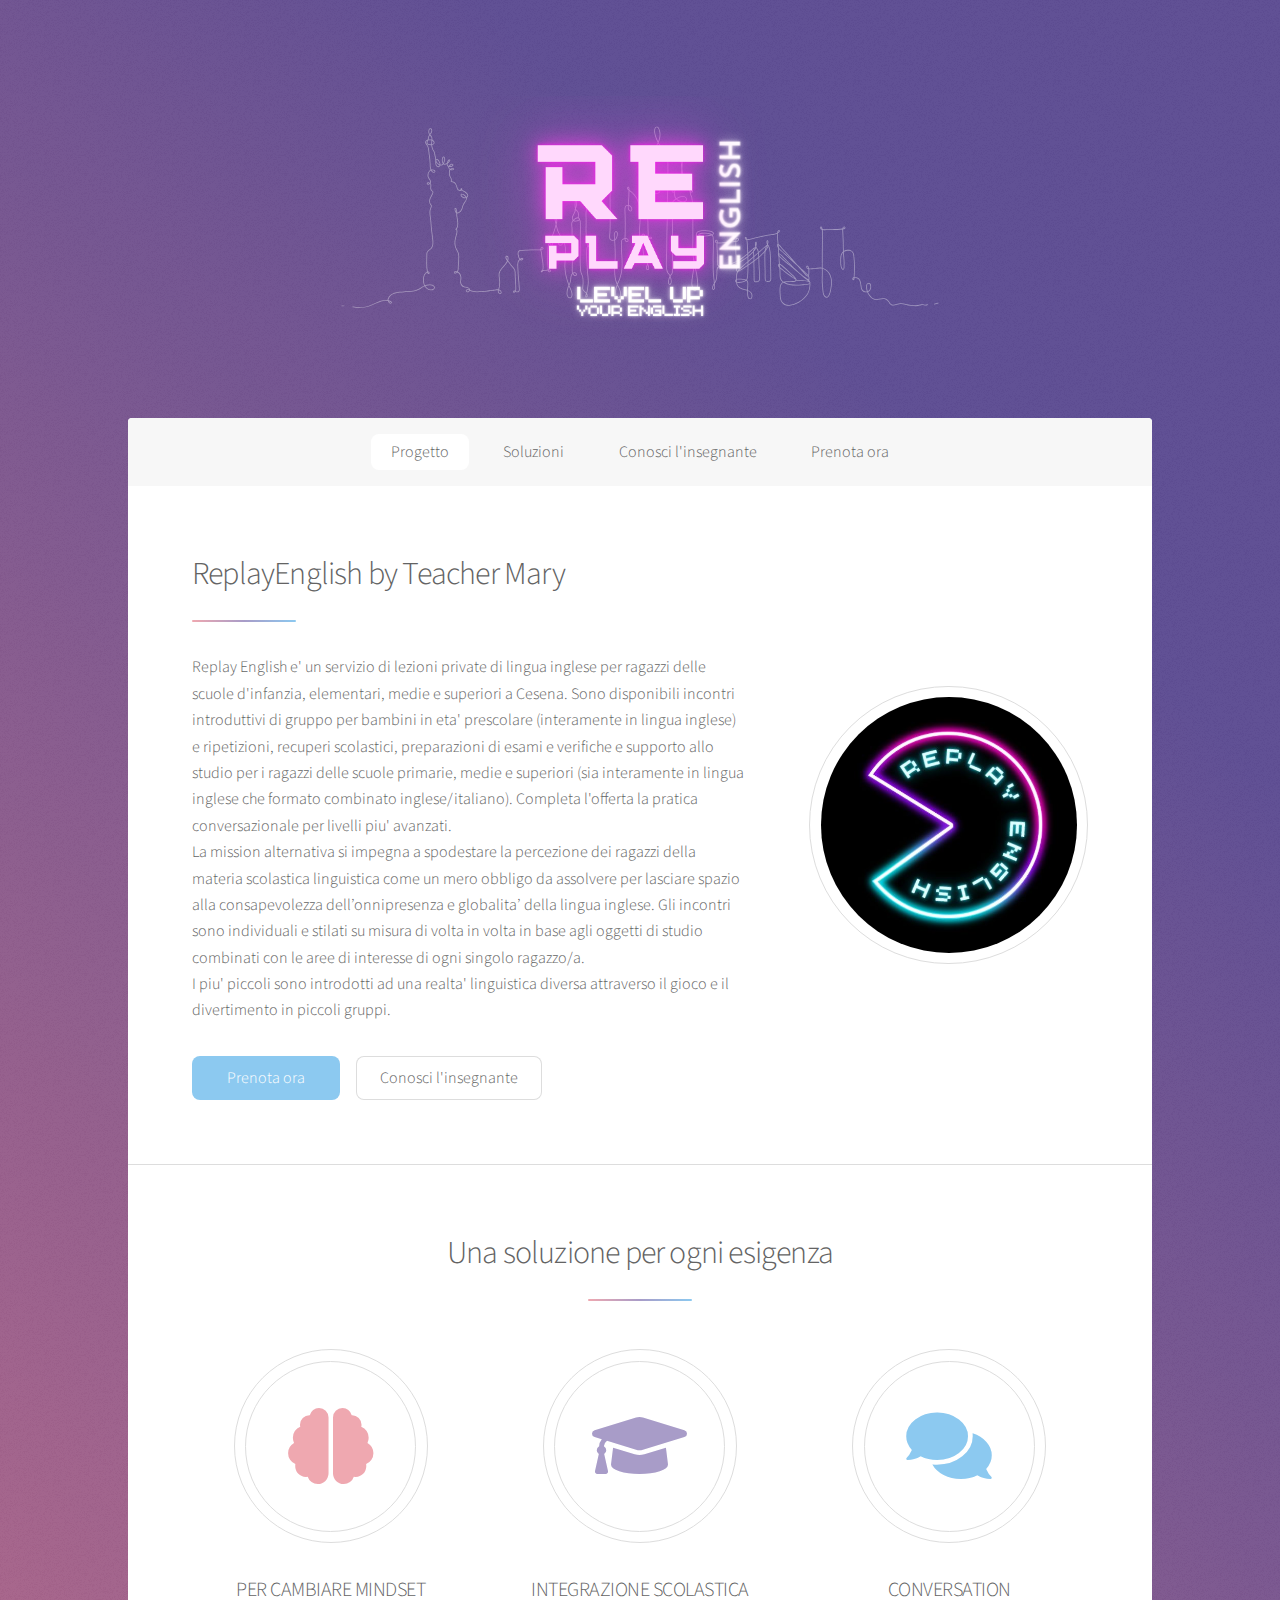
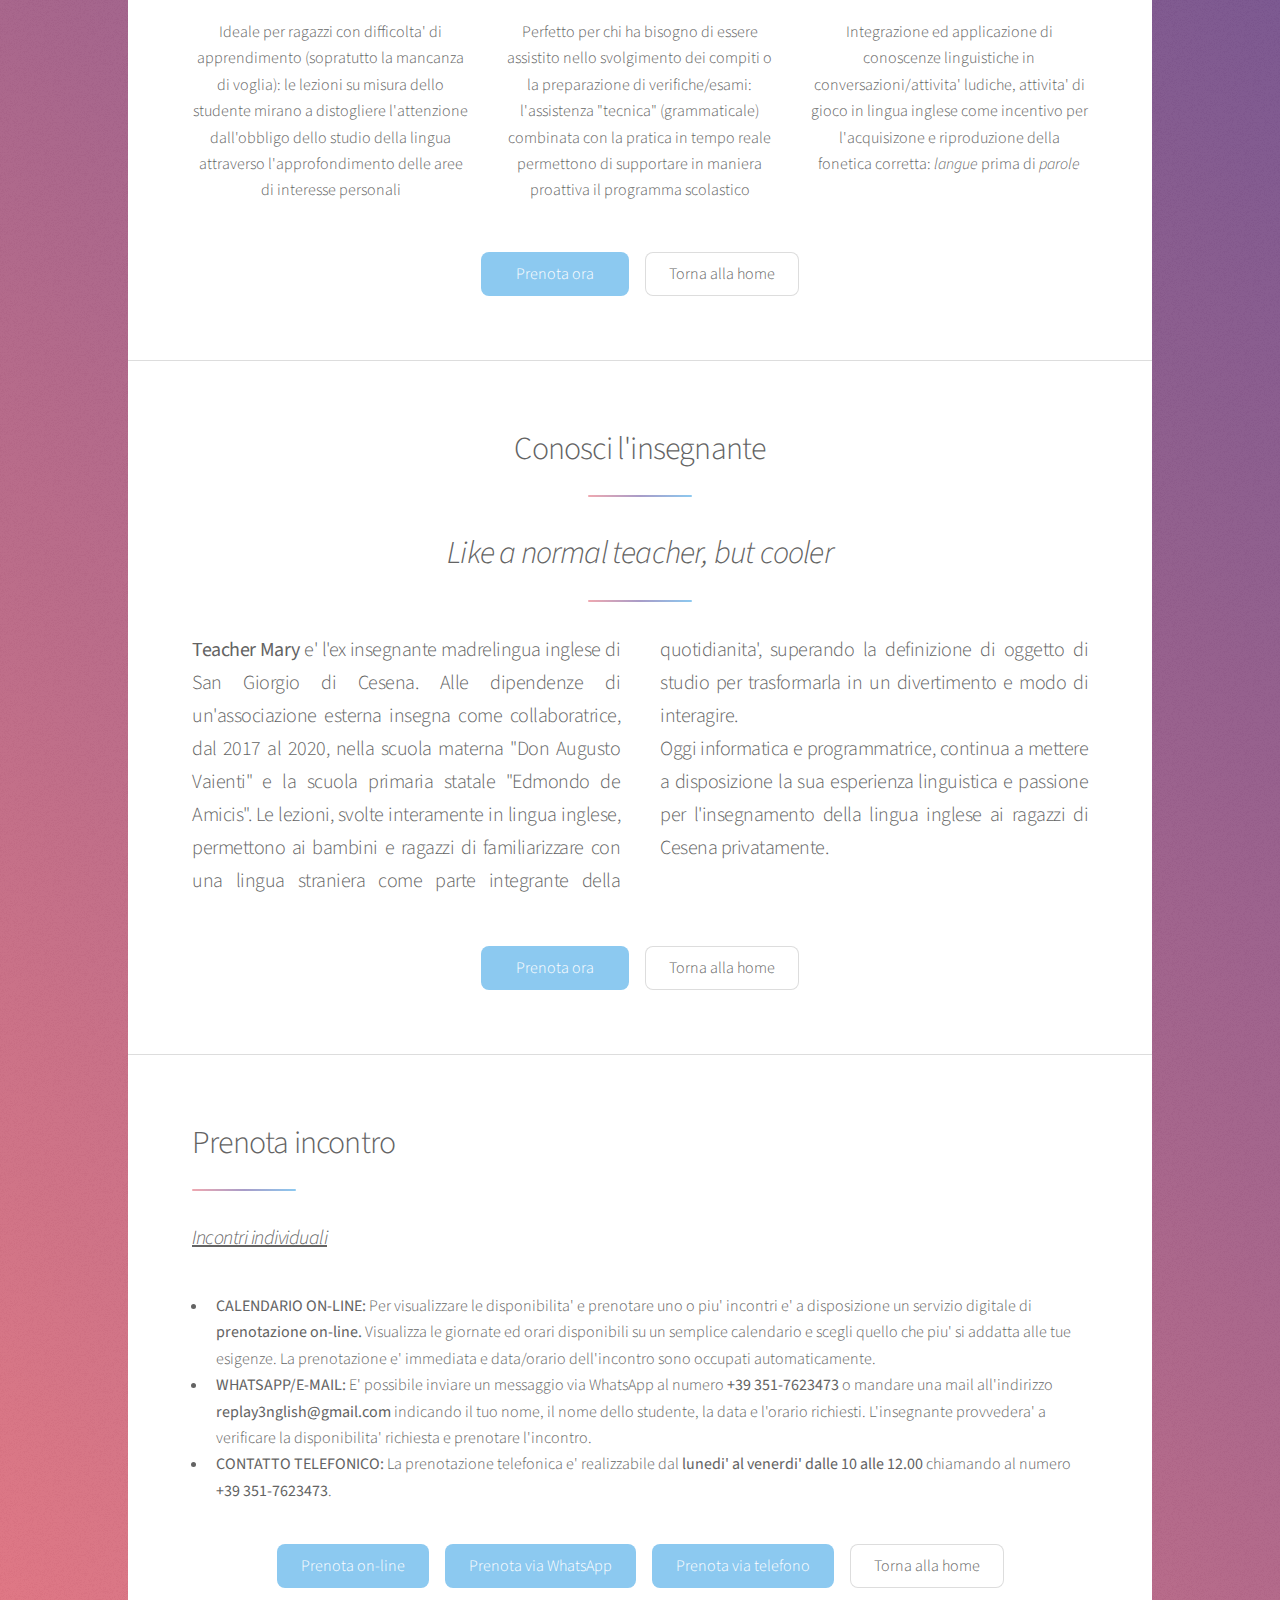
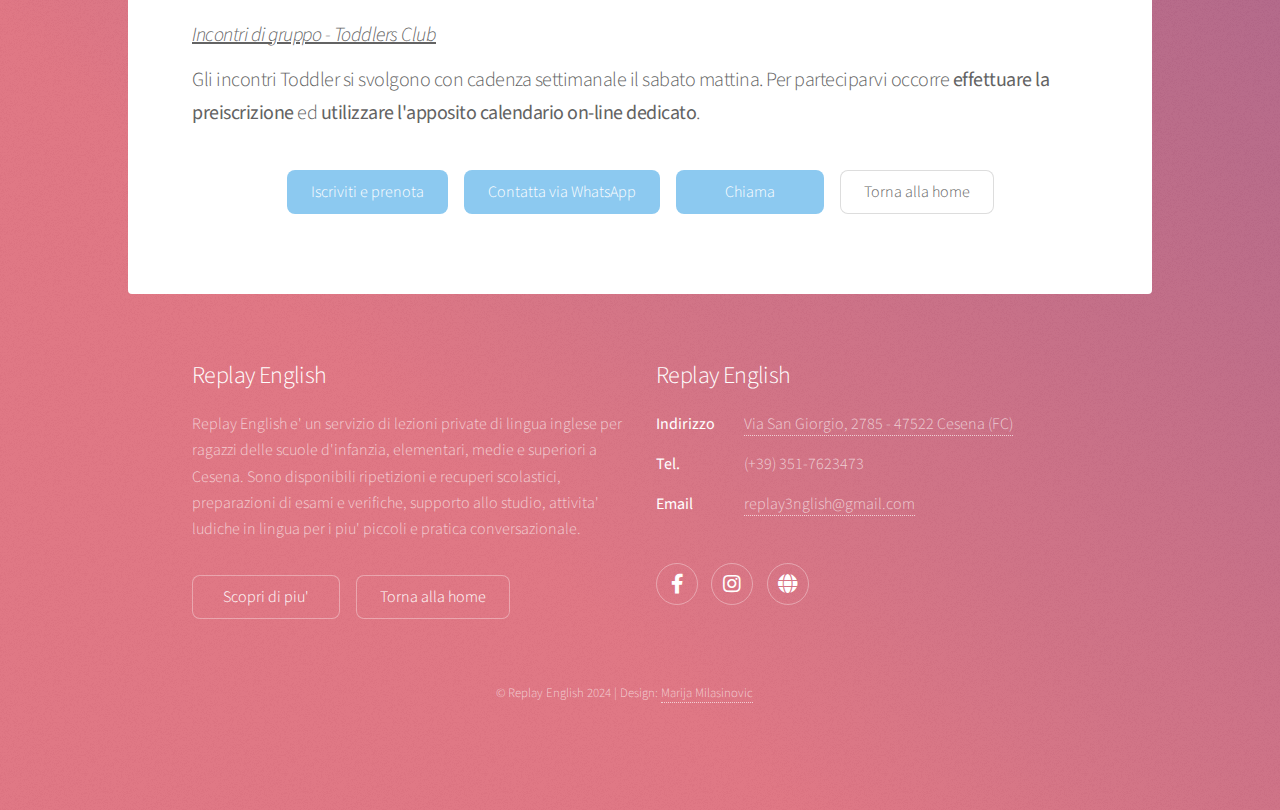
==== index.html @ f70276ae "Update index.html" ====
<!DOCTYPE HTML>
<html>
	<head>
		<title>Replay English</title>
		<meta charset="utf-8" />
		<meta name="viewport" content="width=device-width, initial-scale=1, user-scalable=no" />
		<link rel="stylesheet" href="assets/css/main.css" />
		<noscript><link rel="stylesheet" href="assets/css/noscript.css" /></noscript>
	</head>
	<body class="is-preload">

		<!-- Wrapper -->
			<div id="wrapper">

				<!-- Header -->
					<header id="header" class="alt">
						<span class="logo"><a href="https://replayenglish.github.io/"><img src="images/logo.svg" alt="" /></a></span>
					</header>

				<!-- Nav -->
					<nav id="nav">
						<ul>
							<li><a href="#home" class="active">Progetto</a></li>
							<li><a href="#soluzioni">Soluzioni</a></li>
							<li><a href="#informazioni">Conosci l'insegnante</a></li>
							<li><a href="#prenotazioni">Prenota ora</a></li>
						</ul>
					</nav>

				<!-- Main -->
					<div id="main">

						<!-- Introduction -->
							<section id="home" class="main">
								<div class="spotlight">
									<div class="content">
										<header class="major">
											<h2>ReplayEnglish by Teacher Mary</h2>
										</header>
										<p>Replay English e' un servizio di lezioni private di lingua inglese per ragazzi delle scuole d'infanzia, elementari, medie e superiori a Cesena. 
											Sono disponibili incontri introduttivi di gruppo per bambini in eta' prescolare (interamente in lingua inglese) e ripetizioni, recuperi scolastici, preparazioni di esami e verifiche e supporto allo studio per i ragazzi delle scuole primarie, medie e superiori (sia interamente in lingua inglese che formato combinato inglese/italiano).
											Completa l'offerta la pratica conversazionale per livelli piu' avanzati.
											<br>La mission alternativa si impegna a spodestare la percezione dei ragazzi della materia scolastica linguistica come un mero obbligo da assolvere per lasciare spazio alla consapevolezza dell’onnipresenza e globalita’ della lingua inglese.
											Gli incontri sono individuali e stilati su misura di volta in volta in base agli oggetti di studio combinati con le aree di interesse di ogni singolo ragazzo/a. 
										<br>I piu' piccoli sono introdotti ad una realta' linguistica diversa attraverso il gioco e il divertimento in piccoli gruppi.
</p>
										<ul class="actions">
											<li><a href="#prenotazioni" class="button primary">Prenota ora</a></li>
											<li><a href="#informazioni" class="button">Conosci l'insegnante</a></li>
										</ul>
									</div>
									<span class="image"><img src="images/teacher.jpg" alt="" /></span>
								</div>
							</section>

						<!-- First Section -->
							<section id="soluzioni" class="main special">
								<header class="major">
									<h2>Una soluzione per ogni esigenza</h2>
								</header>
								<ul class="features">
									<li>
										<span class="icon solid major style1 fa-brain"></span>
										<h3>PER CAMBIARE MINDSET</h3>
										<p>Ideale per ragazzi con difficolta' di apprendimento (sopratutto la mancanza di voglia): le lezioni su misura
										dello studente mirano a distogliere l'attenzione dall'obbligo dello studio della lingua attraverso l'approfondimento delle
										aree di interesse personali</p>
									</li>
									<li>
										<span class="icon solid major style3 fa-graduation-cap"></span>
										<h3>INTEGRAZIONE SCOLASTICA</h3>
										<p>Perfetto per chi ha bisogno di essere assistito nello svolgimento dei compiti o la preparazione di verifiche/esami:
										l'assistenza "tecnica" (grammaticale) combinata con la pratica in tempo reale permettono di supportare in maniera proattiva
										il programma scolastico
										</p>
									</li>
									<li>
										<span class="icon solid major style5 fa-comments"></span>
										<h3>CONVERSATION</h3>
										<p>Integrazione ed applicazione di conoscenze linguistiche in conversazioni/attivita' ludiche, attivita' di gioco
										in lingua inglese come incentivo per l'acquisizone e riproduzione della fonetica corretta: <i>langue</i> prima di <i>parole</i></p>
									</li>
								</ul>
								<footer class="major">
									<ul class="actions special">
										<li><a href="#prenotazioni" class="button primary">Prenota ora</a></li>
										<li><a href="#home" class="button">Torna alla home</a></li>
									</ul>
								</footer>
							</section>

						<!-- Second Section -->
							<section id="informazioni" class="main special">
								<header class="major">
								<h2>Conosci l'insegnante</h2>
									<h2><i>Like a normal teacher, but cooler</i></h2>
								<p class="content"><strong>Teacher Mary</strong> e' l'ex insegnante madrelingua inglese di San Giorgio di Cesena. Alle dipendenze di 
									un'associazione esterna insegna come collaboratrice, dal 2017 al 2020, nella scuola materna "Don Augusto Vaienti" e la scuola primaria statale "Edmondo de Amicis". 
									Le lezioni, svolte interamente in lingua inglese, permettono ai bambini e ragazzi di familiarizzare con una lingua straniera come parte integrante 
									della quotidianita', superando la definizione di oggetto di studio per trasformarla in un divertimento e modo di interagire. <br>
									Oggi informatica e programmatrice, continua a mettere a disposizione la sua esperienza linguistica e passione per l'insegnamento della lingua inglese ai ragazzi di Cesena privatamente.</p>
								</header>
									<footer class="major">
									<ul class="actions special">
										<li><a href="#prenotazioni" class="button primary">Prenota ora</a></li>
										<li><a href="#home" class="button">Torna alla home</a></li>
									</ul>
								</footer>
							</section>

						<!-- Get Started -->
							<section id="prenotazioni" class="main">
								<header class="major">
									<h2>Prenota incontro</h2>
									<h3><i><u>Incontri individuali</u></i></h3>									

									<p>
												<ul>
													<li><strong>CALENDARIO ON-LINE: </strong>Per visualizzare le disponibilita' e prenotare uno o piu' incontri e' a disposizione un servizio digitale di <strong>prenotazione
														on-line.</strong> Visualizza le giornate ed orari disponibili su un semplice calendario e scegli quello che piu' si addatta alle tue esigenze. La prenotazione e' immediata
													e data/orario dell'incontro sono occupati automaticamente.</li>
													<li><strong>WHATSAPP/E-MAIL: </strong>E' possibile inviare un messaggio via WhatsApp al numero <strong>+39 351-7623473</strong> o mandare una mail all'indirizzo <strong>replay3nglish@gmail.com</strong>
														indicando il tuo nome, il nome dello studente, la data e l'orario richiesti.
													L'insegnante provvedera' a verificare la disponibilita' richiesta e prenotare l'incontro.</li>
													<li><strong>CONTATTO TELEFONICO: </strong> La prenotazione telefonica e' realizzabile dal <strong>lunedi' al venerdi' dalle 10 alle 12.00</strong> chiamando al numero <strong>+39 351-7623473</strong>. </li>
												</ul></p>
								<ul class="actions special">
										<li><a href="prenotazioni.html" class="button primary">Prenota on-line</a></li>
										<li><a href="https://wa.me/+393517623473" target="_blank" class="button primary">Prenota via WhatsApp</a></li>
										<li><a href="tel:+393517623473" class="button primary">Prenota via telefono</a></li>
										<li><a href="#home" class="button">Torna alla home</a></li>
									</ul>
									<h3><i><u>Incontri di gruppo - Toddlers Club</u></i></h3>
									<p>Gli incontri Toddler si svolgono con cadenza settimanale il sabato mattina. Per parteciparvi occorre <b>effettuare la preiscrizione</b> ed <b>utilizzare l'apposito calendario
									on-line dedicato</b>.</p>
									<ul class="actions special">
										<li><a href="preiscrizionitoddler.html" class="button primary">Iscriviti e prenota</a></li>
										<li><a href="https://wa.me/+393517623473" target="_blank" class="button primary">Contatta via WhatsApp</a></li>
										<li><a href="tel:+393517623473" class="button primary">Chiama</a></li>
										<li><a href="#home" class="button">Torna alla home</a></li>
									</ul>
									
								</header>
								
							</section>

					</div>

				<!-- Footer -->
					<footer id="footer">
						<section>
							<h2>Replay English</h2>
							<p>Replay English e' un servizio di lezioni private di lingua inglese per ragazzi delle scuole d'infanzia, elementari, medie e superiori a Cesena.
								Sono disponibili ripetizioni e recuperi scolastici, preparazioni di esami e verifiche, supporto allo studio, attivita' ludiche in lingua per i piu' piccoli e pratica conversazionale.
							</p>
							<ul class="actions">
								<li><a href="index.html#home" class="button">Scopri di piu'</a></li>
								<li><a href="#home" class="button">Torna alla home</a></li>
							</ul>
						</section>
						<section>
							<h2>Replay English</h2>
							<dl class="alt">
								<dt>Indirizzo</dt>
								<dd><a href="https://www.google.it/maps/place/Via+S.+Giorgio,+2785,+47522+San+Giorgio+FC/@44.1940428,12.2752603,17z/data=!3m1!4b1!4m6!3m5!1s0x132cb073330c1fb7:0xeb77a3c7a02a68ee!8m2!3d44.194039!4d12.2778352!16s%2Fg%2F11c5m42v3g?entry=ttu&g_ep=EgoyMDI0MTAwMi4xIKXMDSoASAFQAw%3D%3D"  target="_blank">Via San Giorgio, 2785 - 47522 Cesena (FC)</a></dd>
								<dt>Tel.</dt>
								<dd>(+39) 351-7623473</dd>
								<dt>Email</dt>
								<dd><a href="mailto:replay3nglish@gmail.com">replay3nglish@gmail.com</a></dd>
							</dl>
							<ul class="icons">
								<li><a href="https://www.facebook.com/replay3nglish/" class="icon brands fa-facebook-f alt" target="_blank"><span class="label">Facebook</span></a></li>
								<li><a href="https://www.instagram.com/replay3nglish/" class="icon brands fa-instagram alt" target="_blank"><span class="label">Instagram</span></a></li>
								<li><a href="https://replayenglish.github.io/" class="icon solid fa-globe alt"><span class="label" target="_blank">Website</span></a></li>
							</ul>
						</section>
						<p class="copyright">&copy; Replay English 2024 | Design: <a href="https://github.com/mmilasi" target="_blank">Marija Milasinovic</a></p>
					</footer>

			</div>

		<!-- Scripts -->
			<script src="assets/js/jquery.min.js"></script>
			<script src="assets/js/jquery.scrollex.min.js"></script>
			<script src="assets/js/jquery.scrolly.min.js"></script>
			<script src="assets/js/browser.min.js"></script>
			<script src="assets/js/breakpoints.min.js"></script>
			<script src="assets/js/util.js"></script>
			<script src="assets/js/main.js"></script>

	</body>
</html>
---- assets/css/main.css ----
@import url(fontawesome-all.min.css);
@import 'https://fonts.googleapis.com/css?family=Source+Sans+Pro:300,400';

html, body, div, span, applet, object,
iframe, h1, h2, h3, h4, h5, h6, p, blockquote,
pre, a, abbr, acronym, address, big, cite,
code, del, dfn, em, img, ins, kbd, q, s, samp,
small, strike, strong, sub, sup, tt, var, b,
u, i, center, dl, dt, dd, ol, ul, li, fieldset,
form, label, legend, table, caption, tbody,
tfoot, thead, tr, th, td, article, aside,
canvas, details, embed, figure, figcaption,
footer, header, hgroup, menu, nav, output, ruby,
section, summary, time, mark, audio, video {
	margin: 0;
	padding: 0;
	border: 0;
	font-size: 100%;
	font: inherit;
	vertical-align: baseline;}

article, aside, details, figcaption, figure,
footer, header, hgroup, menu, nav, section {
	display: block;}

body {
	line-height: 1;
}

ol, ul {
	list-style: none;
}

blockquote, q {
	quotes: none;
}

	blockquote:before, blockquote:after, q:before, q:after {
		content: '';
		content: none;
	}

table {
	border-collapse: collapse;
	border-spacing: 0;
}

body {
	-webkit-text-size-adjust: none;
}

mark {
	background-color: transparent;
	color: inherit;
}

input::-moz-focus-inner {
	border: 0;
	padding: 0;
}

input, select, textarea {
	-moz-appearance: none;
	-webkit-appearance: none;
	-ms-appearance: none;
	appearance: none;
}

/* Basic */

	@-ms-viewport {
		width: device-width;
	}

	body {
		-ms-overflow-style: scrollbar;
	}

	@media screen and (max-width: 480px) {

		html, body {
			min-width: 320px;
		}

	}

	html {
		box-sizing: border-box;
	}

	*, *:before, *:after {
		box-sizing: inherit;
	}

	body {
		background-color: #935d8c;
		background-image: url("images/overlay.png"), -moz-linear-gradient(45deg, #e37682 15%, #5f4d93 85%);
		background-image: url("images/overlay.png"), -webkit-linear-gradient(45deg, #e37682 15%, #5f4d93 85%);
		background-image: url("images/overlay.png"), -ms-linear-gradient(45deg, #e37682 15%, #5f4d93 85%);
		background-image: url("images/overlay.png"), linear-gradient(45deg, #e37682 15%, #5f4d93 85%);
	}

		body.is-preload *, body.is-preload *:before, body.is-preload *:after {
			-moz-animation: none !important;
			-webkit-animation: none !important;
			-ms-animation: none !important;
			animation: none !important;
			-moz-transition: none !important;
			-webkit-transition: none !important;
			-ms-transition: none !important;
			transition: none !important;
		}

/* Type */

	body {
		background-color: #935d8c;
		color: rgba(255, 255, 255, 0.65);
	}

	body, input, select, textarea {
		font-family: "Source Sans Pro", Helvetica, sans-serif;
		font-size: 17pt;
		font-weight: 300;
		line-height: 1.65;
	}

		@media screen and (max-width: 1680px) {

			body, input, select, textarea {
				font-size: 14pt;
			}

		}

		@media screen and (max-width: 1280px) {

			body, input, select, textarea {
				font-size: 12pt;
			}

		}

		@media screen and (max-width: 360px) {

			body, input, select, textarea {
				font-size: 11pt;
			}

		}

	a {
		-moz-transition: color 0.2s ease, border-bottom 0.2s ease;
		-webkit-transition: color 0.2s ease, border-bottom 0.2s ease;
		-ms-transition: color 0.2s ease, border-bottom 0.2s ease;
		transition: color 0.2s ease, border-bottom 0.2s ease;
		text-decoration: none;
		border-bottom: dotted 1px;
		color: inherit;
	}

		a:hover {
			border-bottom-color: transparent;
		}

	strong, b {
		font-weight: 400;
	}

	em, i {
		font-style: italic;
	}

	p {
		margin: 0 0 2em 0;
	}

		p.content {
			-moz-columns: 20em 2;
			-webkit-columns: 20em 2;
			-ms-columns: 20em 2;
			columns: 20em 2;
			-moz-column-gap: 2em;
			-webkit-column-gap: 2em;
			-ms-column-gap: 2em;
			column-gap: 2em;
			text-align: justify;
		}

	h1, h2, h3, h4, h5, h6 {
		font-weight: 300;
		line-height: 1.5;
		margin: 0 0 0.7em 0;
		letter-spacing: -0.025em;
	}

		h1 a, h2 a, h3 a, h4 a, h5 a, h6 a {
			color: inherit;
			text-decoration: none;
		}

	h1 {
		font-size: 2.5em;
		line-height: 1.2;
	}

	h2 {
		font-size: 1.5em;
	}

	h3 {
		font-size: 1.25em;
	}

	h4 {
		font-size: 1.1em;
	}

	h5 {
		font-size: 0.9em;
	}

	h6 {
		font-size: 0.7em;
	}

	@media screen and (max-width: 736px) {

		h1 {
			font-size: 2em;
		}

	}

	sub {
		font-size: 0.8em;
		position: relative;
		top: 0.5em;
	}

	sup {
		font-size: 0.8em;
		position: relative;
		top: -0.5em;
	}

	blockquote {
		border-left: solid 4px;
		font-style: italic;
		margin: 0 0 2em 0;
		padding: 0.5em 0 0.5em 2em;
	}

	code {
		border-radius: 8px;
		border: solid 1px;
		font-family: "Courier New", monospace;
		font-size: 0.9em;
		margin: 0 0.25em;
		padding: 0.25em 0.65em;
	}

	pre {
		-webkit-overflow-scrolling: touch;
		font-family: "Courier New", monospace;
		font-size: 0.9em;
		margin: 0 0 2em 0;
	}

		pre code {
			display: block;
			line-height: 1.75;
			padding: 1em 1.5em;
			overflow-x: auto;
		}

	hr {
		border: 0;
		border-bottom: solid 1px;
		margin: 2em 0;
	}

		hr.major {
			margin: 3em 0;
		}

	.align-left {
		text-align: left;
	}

	.align-center {
		text-align: center;
	}

	.align-right {
		text-align: right;
	}

	input, select, textarea {
		color: #ffffff;
	}

	a:hover {
		color: #ffffff;
	}

	strong, b {
		color: #ffffff;
	}

	h1, h2, h3, h4, h5, h6 {
		color: #ffffff;
	}

	blockquote {
		border-left-color: rgba(255, 255, 255, 0.35);
	}

	code {
		background: rgba(255, 255, 255, 0.075);
		border-color: rgba(255, 255, 255, 0.35);
	}

	hr {
		border-bottom-color: rgba(255, 255, 255, 0.35);
	}

/* Row */

	.row {
		display: flex;
		flex-wrap: wrap;
		box-sizing: border-box;
		align-items: stretch;
	}

		.row > * {
			box-sizing: border-box;
		}

		.row.gtr-uniform > * > :last-child {
			margin-bottom: 0;
		}

		.row.aln-left {
			justify-content: flex-start;
		}

		.row.aln-center {
			justify-content: center;
		}

		.row.aln-right {
			justify-content: flex-end;
		}

		.row.aln-top {
			align-items: flex-start;
		}

		.row.aln-middle {
			align-items: center;
		}

		.row.aln-bottom {
			align-items: flex-end;
		}

		.row > .imp {
			order: -1;
		}

		.row > .col-1 {
			width: 8.33333%;
		}

		.row > .off-1 {
			margin-left: 8.33333%;
		}

		.row > .col-2 {
			width: 16.66667%;
		}

		.row > .off-2 {
			margin-left: 16.66667%;
		}

		.row > .col-3 {
			width: 25%;
		}

		.row > .off-3 {
			margin-left: 25%;
		}

		.row > .col-4 {
			width: 33.33333%;
		}

		.row > .off-4 {
			margin-left: 33.33333%;
		}

		.row > .col-5 {
			width: 41.66667%;
		}

		.row > .off-5 {
			margin-left: 41.66667%;
		}

		.row > .col-6 {
			width: 50%;
		}

		.row > .off-6 {
			margin-left: 50%;
		}

		.row > .col-7 {
			width: 58.33333%;
		}

		.row > .off-7 {
			margin-left: 58.33333%;
		}

		.row > .col-8 {
			width: 66.66667%;
		}

		.row > .off-8 {
			margin-left: 66.66667%;
		}

		.row > .col-9 {
			width: 75%;
		}

		.row > .off-9 {
			margin-left: 75%;
		}

		.row > .col-10 {
			width: 83.33333%;
		}

		.row > .off-10 {
			margin-left: 83.33333%;
		}

		.row > .col-11 {
			width: 91.66667%;
		}

		.row > .off-11 {
			margin-left: 91.66667%;
		}

		.row > .col-12 {
			width: 100%;
		}

		.row > .off-12 {
			margin-left: 100%;
		}

		.row.gtr-0 {
			margin-top: 0;
			margin-left: 0em;
		}

			.row.gtr-0 > * {
				padding: 0 0 0 0em;
			}

			.row.gtr-0.gtr-uniform {
				margin-top: 0em;
			}

				.row.gtr-0.gtr-uniform > * {
					padding-top: 0em;
				}

		.row.gtr-25 {
			margin-top: 0;
			margin-left: -0.375em;
		}

			.row.gtr-25 > * {
				padding: 0 0 0 0.375em;
			}

			.row.gtr-25.gtr-uniform {
				margin-top: -0.375em;
			}

				.row.gtr-25.gtr-uniform > * {
					padding-top: 0.375em;
				}

		.row.gtr-50 {
			margin-top: 0;
			margin-left: -0.75em;
		}

			.row.gtr-50 > * {
				padding: 0 0 0 0.75em;
			}

			.row.gtr-50.gtr-uniform {
				margin-top: -0.75em;
			}

				.row.gtr-50.gtr-uniform > * {
					padding-top: 0.75em;
				}

		.row {
			margin-top: 0;
			margin-left: -1.5em;
		}

			.row > * {
				padding: 0 0 0 1.5em;
			}

			.row.gtr-uniform {
				margin-top: -1.5em;
			}

				.row.gtr-uniform > * {
					padding-top: 1.5em;
				}

		.row.gtr-150 {
			margin-top: 0;
			margin-left: -2.25em;
		}

			.row.gtr-150 > * {
				padding: 0 0 0 2.25em;
			}

			.row.gtr-150.gtr-uniform {
				margin-top: -2.25em;
			}

				.row.gtr-150.gtr-uniform > * {
					padding-top: 2.25em;
				}

		.row.gtr-200 {
			margin-top: 0;
			margin-left: -3em;
		}

			.row.gtr-200 > * {
				padding: 0 0 0 3em;
			}

			.row.gtr-200.gtr-uniform {
				margin-top: -3em;
			}

				.row.gtr-200.gtr-uniform > * {
					padding-top: 3em;
				}

		@media screen and (max-width: 1680px) {

			.row {
				display: flex;
				flex-wrap: wrap;
				box-sizing: border-box;
				align-items: stretch;
			}

				.row > * {
					box-sizing: border-box;
				}

				.row.gtr-uniform > * > :last-child {
					margin-bottom: 0;
				}

				.row.aln-left {
					justify-content: flex-start;
				}

				.row.aln-center {
					justify-content: center;
				}

				.row.aln-right {
					justify-content: flex-end;
				}

				.row.aln-top {
					align-items: flex-start;
				}

				.row.aln-middle {
					align-items: center;
				}

				.row.aln-bottom {
					align-items: flex-end;
				}

				.row > .imp-xlarge {
					order: -1;
				}

				.row > .col-1-xlarge {
					width: 8.33333%;
				}

				.row > .off-1-xlarge {
					margin-left: 8.33333%;
				}

				.row > .col-2-xlarge {
					width: 16.66667%;
				}

				.row > .off-2-xlarge {
					margin-left: 16.66667%;
				}

				.row > .col-3-xlarge {
					width: 25%;
				}

				.row > .off-3-xlarge {
					margin-left: 25%;
				}

				.row > .col-4-xlarge {
					width: 33.33333%;
				}

				.row > .off-4-xlarge {
					margin-left: 33.33333%;
				}

				.row > .col-5-xlarge {
					width: 41.66667%;
				}

				.row > .off-5-xlarge {
					margin-left: 41.66667%;
				}

				.row > .col-6-xlarge {
					width: 50%;
				}

				.row > .off-6-xlarge {
					margin-left: 50%;
				}

				.row > .col-7-xlarge {
					width: 58.33333%;
				}

				.row > .off-7-xlarge {
					margin-left: 58.33333%;
				}

				.row > .col-8-xlarge {
					width: 66.66667%;
				}

				.row > .off-8-xlarge {
					margin-left: 66.66667%;
				}

				.row > .col-9-xlarge {
					width: 75%;
				}

				.row > .off-9-xlarge {
					margin-left: 75%;
				}

				.row > .col-10-xlarge {
					width: 83.33333%;
				}

				.row > .off-10-xlarge {
					margin-left: 83.33333%;
				}

				.row > .col-11-xlarge {
					width: 91.66667%;
				}

				.row > .off-11-xlarge {
					margin-left: 91.66667%;
				}

				.row > .col-12-xlarge {
					width: 100%;
				}

				.row > .off-12-xlarge {
					margin-left: 100%;
				}

				.row.gtr-0 {
					margin-top: 0;
					margin-left: 0em;
				}

					.row.gtr-0 > * {
						padding: 0 0 0 0em;
					}

					.row.gtr-0.gtr-uniform {
						margin-top: 0em;
					}

						.row.gtr-0.gtr-uniform > * {
							padding-top: 0em;
						}

				.row.gtr-25 {
					margin-top: 0;
					margin-left: -0.375em;
				}

					.row.gtr-25 > * {
						padding: 0 0 0 0.375em;
					}

					.row.gtr-25.gtr-uniform {
						margin-top: -0.375em;
					}

						.row.gtr-25.gtr-uniform > * {
							padding-top: 0.375em;
						}

				.row.gtr-50 {
					margin-top: 0;
					margin-left: -0.75em;
				}

					.row.gtr-50 > * {
						padding: 0 0 0 0.75em;
					}

					.row.gtr-50.gtr-uniform {
						margin-top: -0.75em;
					}

						.row.gtr-50.gtr-uniform > * {
							padding-top: 0.75em;
						}

				.row {
					margin-top: 0;
					margin-left: -1.5em;
				}

					.row > * {
						padding: 0 0 0 1.5em;
					}

					.row.gtr-uniform {
						margin-top: -1.5em;
					}

						.row.gtr-uniform > * {
							padding-top: 1.5em;
						}

				.row.gtr-150 {
					margin-top: 0;
					margin-left: -2.25em;
				}

					.row.gtr-150 > * {
						padding: 0 0 0 2.25em;
					}

					.row.gtr-150.gtr-uniform {
						margin-top: -2.25em;
					}

						.row.gtr-150.gtr-uniform > * {
							padding-top: 2.25em;
						}

				.row.gtr-200 {
					margin-top: 0;
					margin-left: -3em;
				}

					.row.gtr-200 > * {
						padding: 0 0 0 3em;
					}

					.row.gtr-200.gtr-uniform {
						margin-top: -3em;
					}

						.row.gtr-200.gtr-uniform > * {
							padding-top: 3em;
						}

		}

		@media screen and (max-width: 1280px) {

			.row {
				display: flex;
				flex-wrap: wrap;
				box-sizing: border-box;
				align-items: stretch;
			}

				.row > * {
					box-sizing: border-box;
				}

				.row.gtr-uniform > * > :last-child {
					margin-bottom: 0;
				}

				.row.aln-left {
					justify-content: flex-start;
				}

				.row.aln-center {
					justify-content: center;
				}

				.row.aln-right {
					justify-content: flex-end;
				}

				.row.aln-top {
					align-items: flex-start;
				}

				.row.aln-middle {
					align-items: center;
				}

				.row.aln-bottom {
					align-items: flex-end;
				}

				.row > .imp-large {
					order: -1;
				}

				.row > .col-1-large {
					width: 8.33333%;
				}

				.row > .off-1-large {
					margin-left: 8.33333%;
				}

				.row > .col-2-large {
					width: 16.66667%;
				}

				.row > .off-2-large {
					margin-left: 16.66667%;
				}

				.row > .col-3-large {
					width: 25%;
				}

				.row > .off-3-large {
					margin-left: 25%;
				}

				.row > .col-4-large {
					width: 33.33333%;
				}

				.row > .off-4-large {
					margin-left: 33.33333%;
				}

				.row > .col-5-large {
					width: 41.66667%;
				}

				.row > .off-5-large {
					margin-left: 41.66667%;
				}

				.row > .col-6-large {
					width: 50%;
				}

				.row > .off-6-large {
					margin-left: 50%;
				}

				.row > .col-7-large {
					width: 58.33333%;
				}

				.row > .off-7-large {
					margin-left: 58.33333%;
				}

				.row > .col-8-large {
					width: 66.66667%;
				}

				.row > .off-8-large {
					margin-left: 66.66667%;
				}

				.row > .col-9-large {
					width: 75%;
				}

				.row > .off-9-large {
					margin-left: 75%;
				}

				.row > .col-10-large {
					width: 83.33333%;
				}

				.row > .off-10-large {
					margin-left: 83.33333%;
				}

				.row > .col-11-large {
					width: 91.66667%;
				}

				.row > .off-11-large {
					margin-left: 91.66667%;
				}

				.row > .col-12-large {
					width: 100%;
				}

				.row > .off-12-large {
					margin-left: 100%;
				}

				.row.gtr-0 {
					margin-top: 0;
					margin-left: 0em;
				}

					.row.gtr-0 > * {
						padding: 0 0 0 0em;
					}

					.row.gtr-0.gtr-uniform {
						margin-top: 0em;
					}

						.row.gtr-0.gtr-uniform > * {
							padding-top: 0em;
						}

				.row.gtr-25 {
					margin-top: 0;
					margin-left: -0.375em;
				}

					.row.gtr-25 > * {
						padding: 0 0 0 0.375em;
					}

					.row.gtr-25.gtr-uniform {
						margin-top: -0.375em;
					}

						.row.gtr-25.gtr-uniform > * {
							padding-top: 0.375em;
						}

				.row.gtr-50 {
					margin-top: 0;
					margin-left: -0.75em;
				}

					.row.gtr-50 > * {
						padding: 0 0 0 0.75em;
					}

					.row.gtr-50.gtr-uniform {
						margin-top: -0.75em;
					}

						.row.gtr-50.gtr-uniform > * {
							padding-top: 0.75em;
						}

				.row {
					margin-top: 0;
					margin-left: -1.5em;
				}

					.row > * {
						padding: 0 0 0 1.5em;
					}

					.row.gtr-uniform {
						margin-top: -1.5em;
					}

						.row.gtr-uniform > * {
							padding-top: 1.5em;
						}

				.row.gtr-150 {
					margin-top: 0;
					margin-left: -2.25em;
				}

					.row.gtr-150 > * {
						padding: 0 0 0 2.25em;
					}

					.row.gtr-150.gtr-uniform {
						margin-top: -2.25em;
					}

						.row.gtr-150.gtr-uniform > * {
							padding-top: 2.25em;
						}

				.row.gtr-200 {
					margin-top: 0;
					margin-left: -3em;
				}

					.row.gtr-200 > * {
						padding: 0 0 0 3em;
					}

					.row.gtr-200.gtr-uniform {
						margin-top: -3em;
					}

						.row.gtr-200.gtr-uniform > * {
							padding-top: 3em;
						}

		}

		@media screen and (max-width: 980px) {

			.row {
				display: flex;
				flex-wrap: wrap;
				box-sizing: border-box;
				align-items: stretch;
			}

				.row > * {
					box-sizing: border-box;
				}

				.row.gtr-uniform > * > :last-child {
					margin-bottom: 0;
				}

				.row.aln-left {
					justify-content: flex-start;
				}

				.row.aln-center {
					justify-content: center;
				}

				.row.aln-right {
					justify-content: flex-end;
				}

				.row.aln-top {
					align-items: flex-start;
				}

				.row.aln-middle {
					align-items: center;
				}

				.row.aln-bottom {
					align-items: flex-end;
				}

				.row > .imp-medium {
					order: -1;
				}

				.row > .col-1-medium {
					width: 8.33333%;
				}

				.row > .off-1-medium {
					margin-left: 8.33333%;
				}

				.row > .col-2-medium {
					width: 16.66667%;
				}

				.row > .off-2-medium {
					margin-left: 16.66667%;
				}

				.row > .col-3-medium {
					width: 25%;
				}

				.row > .off-3-medium {
					margin-left: 25%;
				}

				.row > .col-4-medium {
					width: 33.33333%;
				}

				.row > .off-4-medium {
					margin-left: 33.33333%;
				}

				.row > .col-5-medium {
					width: 41.66667%;
				}

				.row > .off-5-medium {
					margin-left: 41.66667%;
				}

				.row > .col-6-medium {
					width: 50%;
				}

				.row > .off-6-medium {
					margin-left: 50%;
				}

				.row > .col-7-medium {
					width: 58.33333%;
				}

				.row > .off-7-medium {
					margin-left: 58.33333%;
				}

				.row > .col-8-medium {
					width: 66.66667%;
				}

				.row > .off-8-medium {
					margin-left: 66.66667%;
				}

				.row > .col-9-medium {
					width: 75%;
				}

				.row > .off-9-medium {
					margin-left: 75%;
				}

				.row > .col-10-medium {
					width: 83.33333%;
				}

				.row > .off-10-medium {
					margin-left: 83.33333%;
				}

				.row > .col-11-medium {
					width: 91.66667%;
				}

				.row > .off-11-medium {
					margin-left: 91.66667%;
				}

				.row > .col-12-medium {
					width: 100%;
				}

				.row > .off-12-medium {
					margin-left: 100%;
				}

				.row.gtr-0 {
					margin-top: 0;
					margin-left: 0em;
				}

					.row.gtr-0 > * {
						padding: 0 0 0 0em;
					}

					.row.gtr-0.gtr-uniform {
						margin-top: 0em;
					}

						.row.gtr-0.gtr-uniform > * {
							padding-top: 0em;
						}

				.row.gtr-25 {
					margin-top: 0;
					margin-left: -0.375em;
				}

					.row.gtr-25 > * {
						padding: 0 0 0 0.375em;
					}

					.row.gtr-25.gtr-uniform {
						margin-top: -0.375em;
					}

						.row.gtr-25.gtr-uniform > * {
							padding-top: 0.375em;
						}

				.row.gtr-50 {
					margin-top: 0;
					margin-left: -0.75em;
				}

					.row.gtr-50 > * {
						padding: 0 0 0 0.75em;
					}

					.row.gtr-50.gtr-uniform {
						margin-top: -0.75em;
					}

						.row.gtr-50.gtr-uniform > * {
							padding-top: 0.75em;
						}

				.row {
					margin-top: 0;
					margin-left: -1.5em;
				}

					.row > * {
						padding: 0 0 0 1.5em;
					}

					.row.gtr-uniform {
						margin-top: -1.5em;
					}

						.row.gtr-uniform > * {
							padding-top: 1.5em;
						}

				.row.gtr-150 {
					margin-top: 0;
					margin-left: -2.25em;
				}

					.row.gtr-150 > * {
						padding: 0 0 0 2.25em;
					}

					.row.gtr-150.gtr-uniform {
						margin-top: -2.25em;
					}

						.row.gtr-150.gtr-uniform > * {
							padding-top: 2.25em;
						}

				.row.gtr-200 {
					margin-top: 0;
					margin-left: -3em;
				}

					.row.gtr-200 > * {
						padding: 0 0 0 3em;
					}

					.row.gtr-200.gtr-uniform {
						margin-top: -3em;
					}

						.row.gtr-200.gtr-uniform > * {
							padding-top: 3em;
						}

		}

		@media screen and (max-width: 736px) {

			.row {
				display: flex;
				flex-wrap: wrap;
				box-sizing: border-box;
				align-items: stretch;
			}

				.row > * {
					box-sizing: border-box;
				}

				.row.gtr-uniform > * > :last-child {
					margin-bottom: 0;
				}

				.row.aln-left {
					justify-content: flex-start;
				}

				.row.aln-center {
					justify-content: center;
				}

				.row.aln-right {
					justify-content: flex-end;
				}

				.row.aln-top {
					align-items: flex-start;
				}

				.row.aln-middle {
					align-items: center;
				}

				.row.aln-bottom {
					align-items: flex-end;
				}

				.row > .imp-small {
					order: -1;
				}

				.row > .col-1-small {
					width: 8.33333%;
				}

				.row > .off-1-small {
					margin-left: 8.33333%;
				}

				.row > .col-2-small {
					width: 16.66667%;
				}

				.row > .off-2-small {
					margin-left: 16.66667%;
				}

				.row > .col-3-small {
					width: 25%;
				}

				.row > .off-3-small {
					margin-left: 25%;
				}

				.row > .col-4-small {
					width: 33.33333%;
				}

				.row > .off-4-small {
					margin-left: 33.33333%;
				}

				.row > .col-5-small {
					width: 41.66667%;
				}

				.row > .off-5-small {
					margin-left: 41.66667%;
				}

				.row > .col-6-small {
					width: 50%;
				}

				.row > .off-6-small {
					margin-left: 50%;
				}

				.row > .col-7-small {
					width: 58.33333%;
				}

				.row > .off-7-small {
					margin-left: 58.33333%;
				}

				.row > .col-8-small {
					width: 66.66667%;
				}

				.row > .off-8-small {
					margin-left: 66.66667%;
				}

				.row > .col-9-small {
					width: 75%;
				}

				.row > .off-9-small {
					margin-left: 75%;
				}

				.row > .col-10-small {
					width: 83.33333%;
				}

				.row > .off-10-small {
					margin-left: 83.33333%;
				}

				.row > .col-11-small {
					width: 91.66667%;
				}

				.row > .off-11-small {
					margin-left: 91.66667%;
				}

				.row > .col-12-small {
					width: 100%;
				}

				.row > .off-12-small {
					margin-left: 100%;
				}

				.row.gtr-0 {
					margin-top: 0;
					margin-left: 0em;
				}

					.row.gtr-0 > * {
						padding: 0 0 0 0em;
					}

					.row.gtr-0.gtr-uniform {
						margin-top: 0em;
					}

						.row.gtr-0.gtr-uniform > * {
							padding-top: 0em;
						}

				.row.gtr-25 {
					margin-top: 0;
					margin-left: -0.25em;
				}

					.row.gtr-25 > * {
						padding: 0 0 0 0.25em;
					}

					.row.gtr-25.gtr-uniform {
						margin-top: -0.25em;
					}

						.row.gtr-25.gtr-uniform > * {
							padding-top: 0.25em;
						}

				.row.gtr-50 {
					margin-top: 0;
					margin-left: -0.5em;
				}

					.row.gtr-50 > * {
						padding: 0 0 0 0.5em;
					}

					.row.gtr-50.gtr-uniform {
						margin-top: -0.5em;
					}

						.row.gtr-50.gtr-uniform > * {
							padding-top: 0.5em;
						}

				.row {
					margin-top: 0;
					margin-left: -1em;
				}

					.row > * {
						padding: 0 0 0 1em;
					}

					.row.gtr-uniform {
						margin-top: -1em;
					}

						.row.gtr-uniform > * {
							padding-top: 1em;
						}

				.row.gtr-150 {
					margin-top: 0;
					margin-left: -1.5em;
				}

					.row.gtr-150 > * {
						padding: 0 0 0 1.5em;
					}

					.row.gtr-150.gtr-uniform {
						margin-top: -1.5em;
					}

						.row.gtr-150.gtr-uniform > * {
							padding-top: 1.5em;
						}

				.row.gtr-200 {
					margin-top: 0;
					margin-left: -2em;
				}

					.row.gtr-200 > * {
						padding: 0 0 0 2em;
					}

					.row.gtr-200.gtr-uniform {
						margin-top: -2em;
					}

						.row.gtr-200.gtr-uniform > * {
							padding-top: 2em;
						}

		}

		@media screen and (max-width: 480px) {

			.row {
				display: flex;
				flex-wrap: wrap;
				box-sizing: border-box;
				align-items: stretch;
			}

				.row > * {
					box-sizing: border-box;
				}

				.row.gtr-uniform > * > :last-child {
					margin-bottom: 0;
				}

				.row.aln-left {
					justify-content: flex-start;
				}

				.row.aln-center {
					justify-content: center;
				}

				.row.aln-right {
					justify-content: flex-end;
				}

				.row.aln-top {
					align-items: flex-start;
				}

				.row.aln-middle {
					align-items: center;
				}

				.row.aln-bottom {
					align-items: flex-end;
				}

				.row > .imp-xsmall {
					order: -1;
				}

				.row > .col-1-xsmall {
					width: 8.33333%;
				}

				.row > .off-1-xsmall {
					margin-left: 8.33333%;
				}

				.row > .col-2-xsmall {
					width: 16.66667%;
				}

				.row > .off-2-xsmall {
					margin-left: 16.66667%;
				}

				.row > .col-3-xsmall {
					width: 25%;
				}

				.row > .off-3-xsmall {
					margin-left: 25%;
				}

				.row > .col-4-xsmall {
					width: 33.33333%;
				}

				.row > .off-4-xsmall {
					margin-left: 33.33333%;
				}

				.row > .col-5-xsmall {
					width: 41.66667%;
				}

				.row > .off-5-xsmall {
					margin-left: 41.66667%;
				}

				.row > .col-6-xsmall {
					width: 50%;
				}

				.row > .off-6-xsmall {
					margin-left: 50%;
				}

				.row > .col-7-xsmall {
					width: 58.33333%;
				}

				.row > .off-7-xsmall {
					margin-left: 58.33333%;
				}

				.row > .col-8-xsmall {
					width: 66.66667%;
				}

				.row > .off-8-xsmall {
					margin-left: 66.66667%;
				}

				.row > .col-9-xsmall {
					width: 75%;
				}

				.row > .off-9-xsmall {
					margin-left: 75%;
				}

				.row > .col-10-xsmall {
					width: 83.33333%;
				}

				.row > .off-10-xsmall {
					margin-left: 83.33333%;
				}

				.row > .col-11-xsmall {
					width: 91.66667%;
				}

				.row > .off-11-xsmall {
					margin-left: 91.66667%;
				}

				.row > .col-12-xsmall {
					width: 100%;
				}

				.row > .off-12-xsmall {
					margin-left: 100%;
				}

				.row.gtr-0 {
					margin-top: 0;
					margin-left: 0em;
				}

					.row.gtr-0 > * {
						padding: 0 0 0 0em;
					}

					.row.gtr-0.gtr-uniform {
						margin-top: 0em;
					}

						.row.gtr-0.gtr-uniform > * {
							padding-top: 0em;
						}

				.row.gtr-25 {
					margin-top: 0;
					margin-left: -0.3125em;
				}

					.row.gtr-25 > * {
						padding: 0 0 0 0.3125em;
					}

					.row.gtr-25.gtr-uniform {
						margin-top: -0.3125em;
					}

						.row.gtr-25.gtr-uniform > * {
							padding-top: 0.3125em;
						}

				.row.gtr-50 {
					margin-top: 0;
					margin-left: -0.625em;
				}

					.row.gtr-50 > * {
						padding: 0 0 0 0.625em;
					}

					.row.gtr-50.gtr-uniform {
						margin-top: -0.625em;
					}

						.row.gtr-50.gtr-uniform > * {
							padding-top: 0.625em;
						}

				.row {
					margin-top: 0;
					margin-left: -1.25em;
				}

					.row > * {
						padding: 0 0 0 1.25em;
					}

					.row.gtr-uniform {
						margin-top: -1.25em;
					}

						.row.gtr-uniform > * {
							padding-top: 1.25em;
						}

				.row.gtr-150 {
					margin-top: 0;
					margin-left: -1.875em;
				}

					.row.gtr-150 > * {
						padding: 0 0 0 1.875em;
					}

					.row.gtr-150.gtr-uniform {
						margin-top: -1.875em;
					}

						.row.gtr-150.gtr-uniform > * {
							padding-top: 1.875em;
						}

				.row.gtr-200 {
					margin-top: 0;
					margin-left: -2.5em;
				}

					.row.gtr-200 > * {
						padding: 0 0 0 2.5em;
					}

					.row.gtr-200.gtr-uniform {
						margin-top: -2.5em;
					}

						.row.gtr-200.gtr-uniform > * {
							padding-top: 2.5em;
						}

		}

/* Box */

	.box {
		border-radius: 8px;
		border: solid;
		margin-bottom: 2em;
		padding: 1.5em;
	}

		.box > :last-child,
		.box > :last-child > :last-child,
		.box > :last-child > :last-child > :last-child {
			margin-bottom: 0;
		}

		.box.alt {
			border: 0;
			border-radius: 0;
			padding: 0;
		}

	.box {
		border-color: rgba(255, 255, 255, 0.35);
	}

/* Button */

	input[type="submit"],
	input[type="reset"],
	input[type="button"],
	button,
	.button {
		-moz-appearance: none;
		-webkit-appearance: none;
		-ms-appearance: none;
		appearance: none;
		-moz-transition: background-color 0.2s ease-in-out, color 0.2s ease-in-out;
		-webkit-transition: background-color 0.2s ease-in-out, color 0.2s ease-in-out;
		-ms-transition: background-color 0.2s ease-in-out, color 0.2s ease-in-out;
		transition: background-color 0.2s ease-in-out, color 0.2s ease-in-out;
		border-radius: 8px;
		border: 0;
		cursor: pointer;
		display: inline-block;
		font-weight: 300;
		height: 2.75em;
		line-height: 2.75em;
		min-width: 9.25em;
		padding: 0 1.5em;
		text-align: center;
		text-decoration: none;
		white-space: nowrap;
	}

		input[type="submit"].icon,
		input[type="reset"].icon,
		input[type="button"].icon,
		button.icon,
		.button.icon {
			padding-left: 1.35em;
		}

			input[type="submit"].icon:before,
			input[type="reset"].icon:before,
			input[type="button"].icon:before,
			button.icon:before,
			.button.icon:before {
				margin-right: 0.5em;
			}

		input[type="submit"].fit,
		input[type="reset"].fit,
		input[type="button"].fit,
		button.fit,
		.button.fit {
			width: 100%;
		}

		input[type="submit"].small,
		input[type="reset"].small,
		input[type="button"].small,
		button.small,
		.button.small {
			font-size: 0.8em;
		}

		input[type="submit"].large,
		input[type="reset"].large,
		input[type="button"].large,
		button.large,
		.button.large {
			font-size: 1.35em;
		}

		input[type="submit"].disabled, input[type="submit"]:disabled,
		input[type="reset"].disabled,
		input[type="reset"]:disabled,
		input[type="button"].disabled,
		input[type="button"]:disabled,
		button.disabled,
		button:disabled,
		.button.disabled,
		.button:disabled {
			pointer-events: none;
			opacity: 0.25;
		}

		@media screen and (max-width: 736px) {

			input[type="submit"],
			input[type="reset"],
			input[type="button"],
			button,
			.button {
				min-width: 0;
			}

		}

	input[type="submit"],
	input[type="reset"],
	input[type="button"],
	button,
	.button {
		background-color: transparent;
		box-shadow: inset 0 0 0 1px rgba(255, 255, 255, 0.35);
		color: #ffffff !important;
	}

		input[type="submit"]:hover,
		input[type="reset"]:hover,
		input[type="button"]:hover,
		button:hover,
		.button:hover {
			background-color: rgba(255, 255, 255, 0.075);
		}

		input[type="submit"]:active,
		input[type="reset"]:active,
		input[type="button"]:active,
		button:active,
		.button:active {
			background-color: rgba(255, 255, 255, 0.2);
		}

		input[type="submit"].icon:before,
		input[type="reset"].icon:before,
		input[type="button"].icon:before,
		button.icon:before,
		.button.icon:before {
			color: rgba(255, 255, 255, 0.5);
		}

		input[type="submit"].primary,
		input[type="reset"].primary,
		input[type="button"].primary,
		button.primary,
		.button.primary {
			background-color: #8cc9f0;
			color: #ffffff !important;
			box-shadow: none;
		}

			input[type="submit"].primary:hover,
			input[type="reset"].primary:hover,
			input[type="button"].primary:hover,
			button.primary:hover,
			.button.primary:hover {
				background-color: #9acff2;
			}

			input[type="submit"].primary:active,
			input[type="reset"].primary:active,
			input[type="button"].primary:active,
			button.primary:active,
			.button.primary:active {
				background-color: #7ec3ee;
			}

			input[type="submit"].primary.icon:before,
			input[type="reset"].primary.icon:before,
			input[type="button"].primary.icon:before,
			button.primary.icon:before,
			.button.primary.icon:before {
				color: #ffffff !important;
			}

/* Form */

	form {
		margin: 0 0 2em 0;
	}

	label {
		display: block;
		font-size: 0.9em;
		font-weight: 400;
		margin: 0 0 1em 0;
	}

	input[type="text"],
	input[type="password"],
	input[type="email"],
	select,
	textarea {
		-moz-appearance: none;
		-webkit-appearance: none;
		-ms-appearance: none;
		appearance: none;
		border-radius: 8px;
		border: solid 1px;
		color: inherit;
		display: block;
		outline: 0;
		padding: 0 1em;
		text-decoration: none;
		width: 100%;
	}

		input[type="text"]:invalid,
		input[type="password"]:invalid,
		input[type="email"]:invalid,
		select:invalid,
		textarea:invalid {
			box-shadow: none;
		}

	select {
		background-size: 1.25rem;
		background-repeat: no-repeat;
		background-position: calc(100% - 1rem) center;
		height: 2.75em;
		padding-right: 2.75em;
		text-overflow: ellipsis;
	}

		select:focus::-ms-value {
			background-color: transparent;
		}

		select::-ms-expand {
			display: none;
		}

	input[type="text"],
	input[type="password"],
	input[type="email"],
	select {
		height: 2.75em;
	}

	textarea {
		padding: 0.75em 1em;
	}

	input[type="checkbox"],
	input[type="radio"] {
		-moz-appearance: none;
		-webkit-appearance: none;
		-ms-appearance: none;
		appearance: none;
		display: block;
		float: left;
		margin-right: -2em;
		opacity: 0;
		width: 1em;
		z-index: -1;
	}

		input[type="checkbox"] + label,
		input[type="radio"] + label {
			text-decoration: none;
			cursor: pointer;
			display: inline-block;
			font-size: 1em;
			font-weight: 300;
			padding-left: 2.4em;
			padding-right: 0.75em;
			position: relative;
		}

			input[type="checkbox"] + label:before,
			input[type="radio"] + label:before {
				-moz-osx-font-smoothing: grayscale;
				-webkit-font-smoothing: antialiased;
				display: inline-block;
				font-style: normal;
				font-variant: normal;
				text-rendering: auto;
				line-height: 1;
				text-transform: none !important;
				font-family: 'Font Awesome 5 Free';
				font-weight: 900;
			}

			input[type="checkbox"] + label:before,
			input[type="radio"] + label:before {
				border-radius: 8px;
				border: solid 1px;
				content: '';
				display: inline-block;
				font-size: 0.8em;
				height: 2.0625em;
				left: 0;
				line-height: 2.0625em;
				position: absolute;
				text-align: center;
				top: 0;
				width: 2.0625em;
			}

		input[type="checkbox"]:checked + label:before,
		input[type="radio"]:checked + label:before {
			content: '\f00c';
		}

	input[type="checkbox"] + label:before {
		border-radius: 8px;
	}

	input[type="radio"] + label:before {
		border-radius: 100%;
	}

	::-webkit-input-placeholder {
		opacity: 1.0;
	}

	:-moz-placeholder {
		opacity: 1.0;
	}

	::-moz-placeholder {
		opacity: 1.0;
	}

	:-ms-input-placeholder {
		opacity: 1.0;
	}

	label {
		color: #ffffff;
	}

	input[type="text"],
	input[type="password"],
	input[type="email"],
	select,
	textarea {
		background-color: rgba(255, 255, 255, 0.075);
		border-color: rgba(255, 255, 255, 0.35);
	}

		input[type="text"]:focus,
		input[type="password"]:focus,
		input[type="email"]:focus,
		select:focus,
		textarea:focus {
			border-color: #8cc9f0;
			box-shadow: 0 0 0 1px #8cc9f0;
		}

	select {
		background-image: url("data:image/svg+xml;charset=utf8,%3Csvg xmlns='http://www.w3.org/2000/svg' width='40' height='40' preserveAspectRatio='none' viewBox='0 0 40 40'%3E%3Cpath d='M9.4,12.3l10.4,10.4l10.4-10.4c0.2-0.2,0.5-0.4,0.9-0.4c0.3,0,0.6,0.1,0.9,0.4l3.3,3.3c0.2,0.2,0.4,0.5,0.4,0.9 c0,0.4-0.1,0.6-0.4,0.9L20.7,31.9c-0.2,0.2-0.5,0.4-0.9,0.4c-0.3,0-0.6-0.1-0.9-0.4L4.3,17.3c-0.2-0.2-0.4-0.5-0.4-0.9 c0-0.4,0.1-0.6,0.4-0.9l3.3-3.3c0.2-0.2,0.5-0.4,0.9-0.4S9.1,12.1,9.4,12.3z' fill='rgba(255, 255, 255, 0.35)' /%3E%3C/svg%3E");
	}

		select option {
			color: #ffffff;
			background: #935d8c;
		}

	input[type="checkbox"] + label,
	input[type="radio"] + label {
		color: rgba(255, 255, 255, 0.65);
	}

		input[type="checkbox"] + label:before,
		input[type="radio"] + label:before {
			background: rgba(255, 255, 255, 0.075);
			border-color: rgba(255, 255, 255, 0.35);
		}

	input[type="checkbox"]:checked + label:before,
	input[type="radio"]:checked + label:before {
		background-color: #ffffff;
		border-color: #ffffff;
		color: #935d8c;
	}

	input[type="checkbox"]:focus + label:before,
	input[type="radio"]:focus + label:before {
		border-color: #8cc9f0;
		box-shadow: 0 0 0 1px #8cc9f0;
	}

	::-webkit-input-placeholder {
		color: rgba(255, 255, 255, 0.5) !important;
	}

	:-moz-placeholder {
		color: rgba(255, 255, 255, 0.5) !important;
	}

	::-moz-placeholder {
		color: rgba(255, 255, 255, 0.5) !important;
	}

	:-ms-input-placeholder {
		color: rgba(255, 255, 255, 0.5) !important;
	}

	.formerize-placeholder {
		color: rgba(255, 255, 255, 0.5) !important;
	}

/* Icon */

	.icon {
		text-decoration: none;
		-moz-transition: background-color 0.2s ease-in-out, color 0.2s ease-in-out;
		-webkit-transition: background-color 0.2s ease-in-out, color 0.2s ease-in-out;
		-ms-transition: background-color 0.2s ease-in-out, color 0.2s ease-in-out;
		transition: background-color 0.2s ease-in-out, color 0.2s ease-in-out;
		border-bottom: none;
		position: relative;
	}

		.icon:before {
			-moz-osx-font-smoothing: grayscale;
			-webkit-font-smoothing: antialiased;
			display: inline-block;
			font-style: normal;
			font-variant: normal;
			text-rendering: auto;
			line-height: 1;
			text-transform: none !important;
			font-family: 'Font Awesome 5 Free';
			font-weight: 400;
		}

		.icon > .label {
			display: none;
		}

		.icon:before {
			line-height: solid;
		}

		.icon.solid:before {
			font-weight: 900;
		}

		.icon.brands:before {
			font-family: 'Font Awesome 5 Brands';
		}

		.icon.major {
			border: solid 1px;
			display: inline-block;
			border-radius: 100%;
			padding: 0.65em;
			margin: 0 0 2em 0;
			cursor: default;
		}

			.icon.major:before {
				display: inline-block;
				font-size: 6.25rem;
				width: 2.25em;
				height: 2.25em;
				line-height: 2.2em;
				border-radius: 100%;
				border: solid 1px;
				text-align: center;
			}

		.icon.alt {
			display: inline-block;
			border: solid 1px;
			border-radius: 100%;
		}

			.icon.alt:before {
				display: block;
				font-size: 1.25em;
				width: 2em;
				height: 2em;
				text-align: center;
				line-height: 2em;
			}

		.icon.style1 {
			color: #efa8b0;
		}

		.icon.style2 {
			color: #c79cc8;
		}

		.icon.style3 {
			color: #a89cc8;
		}

		.icon.style4 {
			color: #9bb2e1;
		}

		.icon.style5 {
			color: #8cc9f0;
		}

		@media screen and (max-width: 1680px) {

			.icon.major:before {
				font-size: 5.5rem;
			}

		}

		@media screen and (max-width: 1280px) {

			.icon.major:before {
				font-size: 4.75rem;
			}

		}

		@media screen and (max-width: 736px) {

			.icon.major {
				margin: 0 0 1.5em 0;
				padding: 0.35em;
			}

				.icon.major:before {
					font-size: 3.5rem;
				}

		}

	.icon.major {
		border-color: rgba(255, 255, 255, 0.35);
	}

		.icon.major:before {
			border-color: rgba(255, 255, 255, 0.35);
		}

	.icon.alt {
		border-color: rgba(255, 255, 255, 0.35);
		color: #ffffff;
	}

		.icon.alt:hover {
			background-color: rgba(255, 255, 255, 0.075);
		}

		.icon.alt:active {
			background-color: rgba(255, 255, 255, 0.2);
		}

/* Image */

	.image {
		border-radius: 8px;
		border: 0;
		display: inline-block;
		position: relative;
	}

		.image img {
			border-radius: 8px;
			display: block;
		}

		.image.left, .image.right {
			max-width: 40%;
		}

			.image.left img, .image.right img {
				width: 100%;
			}

		.image.left {
			float: left;
			margin: 0 1.5em 1em 0;
			top: 0.25em;
		}

		.image.right {
			float: right;
			margin: 0 0 1em 1.5em;
			top: 0.25em;
		}

		.image.fit {
			display: block;
			margin: 0 0 2em 0;
			width: 100%;
		}

			.image.fit img {
				width: 100%;
			}

		.image.main {
			display: block;
			margin: 0 0 3em 0;
			width: 100%;
		}

			.image.main img {
				width: 100%;
			}

/* List */

	ol {
		list-style: decimal;
		margin: 0 0 2em 0;
		padding-left: 1.25em;
	}

		ol li {
			padding-left: 0.25em;
		}

	ul {
		list-style: disc;
		margin: 0 0 2em 0;
		padding-left: 1em;
	}

		ul li {
			padding-left: 0.5em;
		}

		ul.alt {
			list-style: none;
			padding-left: 0;
		}

			ul.alt li {
				border-top: solid 1px;
				padding: 0.5em 0;
			}

				ul.alt li:first-child {
					border-top: 0;
					padding-top: 0;
				}

	dl {
		margin: 0 0 2em 0;
	}

		dl dt {
			display: block;
			font-weight: 400;
			margin: 0 0 1em 0;
		}

		dl dd {
			margin-left: 2em;
		}

		dl.alt dt {
			display: block;
			width: 3em;
			margin: 0;
			clear: left;
			float: left;
		}

		dl.alt dd {
			margin: 0 0 0.85em 5.5em;
		}

		dl.alt:after {
			content: '';
			display: block;
			clear: both;
		}

	ul.alt li {
		border-top-color: rgba(255, 255, 255, 0.35);
	}

	dl dt {
		color: #ffffff;
	}

/* Actions */

	ul.actions {
		display: -moz-flex;
		display: -webkit-flex;
		display: -ms-flex;
		display: flex;
		cursor: default;
		list-style: none;
		margin-left: -1em;
		padding-left: 0;
	}

		ul.actions li {
			padding: 0 0 0 1em;
			vertical-align: middle;
		}

		ul.actions.special {
			-moz-justify-content: center;
			-webkit-justify-content: center;
			-ms-justify-content: center;
			justify-content: center;
			width: 100%;
			margin-left: 0;
		}

			ul.actions.special li:first-child {
				padding-left: 0;
			}

		ul.actions.stacked {
			-moz-flex-direction: column;
			-webkit-flex-direction: column;
			-ms-flex-direction: column;
			flex-direction: column;
			margin-left: 0;
		}

			ul.actions.stacked li {
				padding: 1.3em 0 0 0;
			}

				ul.actions.stacked li:first-child {
					padding-top: 0;
				}

		ul.actions.fit {
			width: calc(100% + 1em);
		}

			ul.actions.fit li {
				-moz-flex-grow: 1;
				-webkit-flex-grow: 1;
				-ms-flex-grow: 1;
				flex-grow: 1;
				-moz-flex-shrink: 1;
				-webkit-flex-shrink: 1;
				-ms-flex-shrink: 1;
				flex-shrink: 1;
				width: 100%;
			}

				ul.actions.fit li > * {
					width: 100%;
				}

			ul.actions.fit.stacked {
				width: 100%;
			}

		@media screen and (max-width: 480px) {

			ul.actions:not(.fixed) {
				-moz-flex-direction: column;
				-webkit-flex-direction: column;
				-ms-flex-direction: column;
				flex-direction: column;
				margin-left: 0;
				width: 100% !important;
			}

				ul.actions:not(.fixed) li {
					-moz-flex-grow: 1;
					-webkit-flex-grow: 1;
					-ms-flex-grow: 1;
					flex-grow: 1;
					-moz-flex-shrink: 1;
					-webkit-flex-shrink: 1;
					-ms-flex-shrink: 1;
					flex-shrink: 1;
					padding: 1em 0 0 0;
					text-align: center;
					width: 100%;
				}

					ul.actions:not(.fixed) li > * {
						width: 100%;
					}

					ul.actions:not(.fixed) li:first-child {
						padding-top: 0;
					}

					ul.actions:not(.fixed) li input[type="submit"],
					ul.actions:not(.fixed) li input[type="reset"],
					ul.actions:not(.fixed) li input[type="button"],
					ul.actions:not(.fixed) li button,
					ul.actions:not(.fixed) li .button {
						width: 100%;
					}

						ul.actions:not(.fixed) li input[type="submit"].icon:before,
						ul.actions:not(.fixed) li input[type="reset"].icon:before,
						ul.actions:not(.fixed) li input[type="button"].icon:before,
						ul.actions:not(.fixed) li button.icon:before,
						ul.actions:not(.fixed) li .button.icon:before {
							margin-left: -0.5rem;
						}

		}

/* Icons */

	ul.icons {
		cursor: default;
		list-style: none;
		padding-left: 0;
	}

		ul.icons li {
			display: inline-block;
			padding: 0 0.65em 0 0;
		}

			ul.icons li:last-child {
				padding-right: 0 !important;
			}

/* Section/Article */

	section.special, article.special {
		text-align: center;
	}

	header.major {
		margin-bottom: 3em;
	}

		header.major h2 {
			font-size: 2em;
		}

			header.major h2:after {
				display: block;
				content: '';
				width: 3.25em;
				height: 2px;
				margin: 0.7em 0 1em 0;
				border-radius: 2px;
			}

				section.special header.major h2:after, article.special header.major h2:after {
					margin-left: auto;
					margin-right: auto;
				}

		header.major p {
			font-size: 1.25em;
			letter-spacing: -0.025em;
		}

		header.major.special {
			text-align: center;
		}

			header.major.special h2:after {
				margin-left: auto;
				margin-right: auto;
			}

	footer.major {
		margin-top: 3em;
	}

	@media screen and (max-width: 736px) {

		header.major {
			margin-bottom: 0;
		}

			header.major h2 {
				font-size: 1.5em;
			}

			header.major p {
				font-size: 1em;
				letter-spacing: 0;
			}

				header.major p br {
					display: none;
				}

		footer.major {
			margin-top: 0;
		}

	}

	header.major h2:after {
		background-color: rgba(255, 255, 255, 0.35);
	}

/* Table */

	.table-wrapper {
		-webkit-overflow-scrolling: touch;
		overflow-x: auto;
	}

	table {
		margin: 0 0 2em 0;
		width: 100%;
	}

		table tbody tr {
			border: solid 1px;
			border-left: 0;
			border-right: 0;
		}

		table td {
			padding: 0.75em 0.75em;
		}

		table th {
			font-size: 0.9em;
			font-weight: 400;
			padding: 0 0.75em 0.75em 0.75em;
			text-align: left;
		}

		table thead {
			border-bottom: solid 2px;
		}

		table tfoot {
			border-top: solid 2px;
		}

		table.alt {
			border-collapse: separate;
		}

			table.alt tbody tr td {
				border: solid 1px;
				border-left-width: 0;
				border-top-width: 0;
			}

				table.alt tbody tr td:first-child {
					border-left-width: 1px;
				}

			table.alt tbody tr:first-child td {
				border-top-width: 1px;
			}

			table.alt thead {
				border-bottom: 0;
			}

			table.alt tfoot {
				border-top: 0;
			}

	table tbody tr {
		border-color: rgba(255, 255, 255, 0.35);
	}

		table tbody tr:nth-child(2n + 1) {
			background-color: rgba(255, 255, 255, 0.075);
		}

	table th {
		color: #ffffff;
	}

	table thead {
		border-bottom-color: rgba(255, 255, 255, 0.35);
	}

	table tfoot {
		border-top-color: rgba(255, 255, 255, 0.35);
	}

	table.alt tbody tr td {
		border-color: rgba(255, 255, 255, 0.35);
	}

/* Features */

	.features {
		display: -moz-flex;
		display: -webkit-flex;
		display: -ms-flex;
		display: flex;
		-moz-flex-wrap: wrap;
		-webkit-flex-wrap: wrap;
		-ms-flex-wrap: wrap;
		flex-wrap: wrap;
		-moz-justify-content: center;
		-webkit-justify-content: center;
		-ms-justify-content: center;
		justify-content: center;
		width: calc(100% + 2em);
		margin: 0 0 3em -2em;
		padding: 0;
		list-style: none;
	}

		.features li {
			width: calc(33.33333% - 2em);
			margin-left: 2em;
			margin-top: 3em;
			padding: 0;
		}

			.features li:nth-child(1), .features li:nth-child(2), .features li:nth-child(3) {
				margin-top: 0;
			}

			.features li > :last-child {
				margin-bottom: 0;
			}

		@media screen and (max-width: 980px) {

			.features li {
				width: calc(50% - 2em);
			}

				.features li:nth-child(3) {
					margin-top: 3em;
				}

		}

		@media screen and (max-width: 736px) {

			.features {
				width: 100%;
				margin: 0 0 2em 0;
			}

				.features li {
					width: 100%;
					margin-left: 0;
					margin-top: 2em;
				}

					.features li:nth-child(2), .features li:nth-child(3) {
						margin-top: 2em;
					}

		}

/* Statistics */

	.statistics {
		display: -moz-flex;
		display: -webkit-flex;
		display: -ms-flex;
		display: flex;
		width: 100%;
		margin: 0 0 3em 0;
		padding: 0;
		list-style: none;
		cursor: default;
	}

		.statistics li {
			-moz-flex: 1;
			-webkit-flex: 1;
			-ms-flex: 1;
			flex: 1;
			padding: 1.5em;
			color: #ffffff;
			text-align: center;
		}

			.statistics li.style1 {
				background-color: #efa8b0;
			}

			.statistics li.style2 {
				background-color: #c79cc8;
			}

			.statistics li.style3 {
				background-color: #a89cc8;
			}

			.statistics li.style4 {
				background-color: #9bb2e1;
			}

			.statistics li.style5 {
				background-color: #8cc9f0;
			}

			.statistics li strong, .statistics li b {
				display: block;
				font-size: 2em;
				line-height: 1.1;
				color: inherit !important;
				font-weight: 300;
				letter-spacing: -0.025em;
			}

			.statistics li:first-child {
				border-top-left-radius: 8px;
				border-bottom-left-radius: 8px;
			}

			.statistics li:last-child {
				border-top-right-radius: 8px;
				border-bottom-right-radius: 8px;
			}

			.statistics li .icon {
				display: inline-block;
			}

				.statistics li .icon:before {
					font-size: 2.75rem;
					line-height: 1.3;
				}

		@media screen and (max-width: 980px) {

			.statistics li strong, .statistics li b {
				font-size: 1.5em;
			}

		}

		@media screen and (max-width: 736px) {

			.statistics {
				display: block;
				width: 20em;
				max-width: 100%;
				margin: 0 auto 2em auto;
			}

				.statistics li:first-child {
					border-bottom-left-radius: 0;
					border-top-right-radius: 8px;
				}

				.statistics li:last-child {
					border-top-right-radius: 0;
					border-bottom-left-radius: 8px;
				}

				.statistics li .icon:before {
					font-size: 3.75rem;
				}

				.statistics li strong, .statistics li b {
					font-size: 2.5em;
				}

		}

/* Spotlight */

	.spotlight {
		display: -moz-flex;
		display: -webkit-flex;
		display: -ms-flex;
		display: flex;
		-moz-align-items: center;
		-webkit-align-items: center;
		-ms-align-items: center;
		align-items: center;
		margin: 0 0 2em 0;
	}

		.spotlight .content {
			-moz-flex: 1;
			-webkit-flex: 1;
			-ms-flex: 1;
			flex: 1;
		}

			.spotlight .content > :last-child {
				margin-bottom: 0;
			}

			.spotlight .content header.major {
				margin: 0 0 2em 0;
			}

		.spotlight .image {
			display: inline-block;
			margin-left: 4em;
			padding: 0.65em;
			border-radius: 100%;
			border: solid 1px;
		}

			.spotlight .image img {
				display: block;
				border-radius: 100%;
				width: 16em;
			}

		@media screen and (max-width: 980px) {

			.spotlight {
				-moz-flex-direction: column-reverse;
				-webkit-flex-direction: column-reverse;
				-ms-flex-direction: column-reverse;
				flex-direction: column-reverse;
				text-align: center;
			}

				.spotlight .content {
					-moz-flex: 0 1 auto;
					-webkit-flex: 0 1 auto;
					-ms-flex: 0 1 auto;
					flex: 0 1 auto;
					width: 100%;
				}

					.spotlight .content header.major h2:after {
						margin-left: auto;
						margin-right: auto;
					}

					.spotlight .content .actions {
						-moz-justify-content: center;
						-webkit-justify-content: center;
						-ms-justify-content: center;
						justify-content: center;
						width: calc(100% + 1em);
					}

				.spotlight .image {
					-moz-flex: 0 1 auto;
					-webkit-flex: 0 1 auto;
					-ms-flex: 0 1 auto;
					flex: 0 1 auto;
					margin-left: 0;
					margin-bottom: 2em;
				}

		}

		@media screen and (max-width: 736px) {

			.spotlight .image {
				padding: 0.35em;
			}

				.spotlight .image img {
					width: 12em;
				}

		}

	.spotlight .image {
		border-color: rgba(255, 255, 255, 0.35);
	}

/* Header */

	#header {
		padding: 5em 5em 1em 5em ;
		text-align: center;
	}

		#header h1 {
			margin: 0 0 0.25em 0;
		}

		#header p {
			font-size: 1.25em;
			letter-spacing: -0.025em;
		}

		#header.alt {
			padding: 7em 5em 4em 5em ;
		}

			#header.alt h1 {
				font-size: 3.25em;
			}

			#header.alt > * {
				-moz-transition: opacity 3s ease;
				-webkit-transition: opacity 3s ease;
				-ms-transition: opacity 3s ease;
				transition: opacity 3s ease;
				-moz-transition-delay: 0.5s;
				-webkit-transition-delay: 0.5s;
				-ms-transition-delay: 0.5s;
				transition-delay: 0.5s;
				opacity: 1;
			}

			#header.alt .logo {
				-moz-transition: opacity 1.25s ease, -moz-transform 0.5s ease;
				-webkit-transition: opacity 1.25s ease, -webkit-transform 0.5s ease;
				-ms-transition: opacity 1.25s ease, -ms-transform 0.5s ease;
				transition: opacity 1.25s ease, transform 0.5s ease;
				-moz-transition-delay: 0s;
				-webkit-transition-delay: 0s;
				-ms-transition-delay: 0s;
				transition-delay: 0s;
				display: block;
				margin: 0 0 1.5em 0;
			}

				#header.alt .logo img {
					display: block;
					margin: 0 auto;
					max-width: 75%;
				}

		@media screen and (max-width: 1280px) {

			#header {
				padding: 4em 4em 0.1em 4em ;
			}

				#header.alt {
					padding: 6em 4em 3em 4em ;
				}

		}

		@media screen and (max-width: 980px) {

			#header {
				padding: 4em 3em 0.1em 3em ;
			}

				#header.alt {
					padding: 5em 3em 2em 3em ;
				}

		}

		@media screen and (max-width: 736px) {

			#header {
				padding: 3em 2em 0.1em 2em ;
			}

				#header p {
					font-size: 1em;
					letter-spacing: 0;
				}

					#header p br {
						display: none;
					}

				#header.alt {
					padding: 4em 2em 1em 2em ;
				}

					#header.alt h1 {
						font-size: 2.5em;
					}

		}

		@media screen and (max-width: 480px) {

			#header {
				padding: 3em 1.5em 0.1em 1.5em ;
			}

				#header.alt {
					padding: 4em 1.5em 1em 1.5em ;
				}

		}

		@media screen and (max-width: 360px) {

			#header {
				padding: 2.5em 1em 0.1em 1em ;
			}

				#header.alt {
					padding: 3.5em 1em 0.5em 1em ;
				}

		}

		body.is-preload #header.alt > * {
			opacity: 0;
		}

		body.is-preload #header.alt .logo {
			-moz-transform: scale(0.8);
			-webkit-transform: scale(0.8);
			-ms-transform: scale(0.8);
			transform: scale(0.8);
		}

/* Nav */
	#nav {
		-moz-transition: background-color 0.2s ease, border-top-left-radius 0.2s ease, border-top-right-radius 0.2s ease, padding 0.2s ease;
		-webkit-transition: background-color 0.2s ease, border-top-left-radius 0.2s ease, border-top-right-radius 0.2s ease, padding 0.2s ease;
		-ms-transition: background-color 0.2s ease, border-top-left-radius 0.2s ease, border-top-right-radius 0.2s ease, padding 0.2s ease;
		transition: background-color 0.2s ease, border-top-left-radius 0.2s ease, border-top-right-radius 0.2s ease, padding 0.2s ease;
		background-color: #ffffff;
		color: #636363;
		position: absolute;
		width: 64em;
		max-width: calc(100% - 4em);
		padding: 1em;
		background-color: #f7f7f7;
		border-top-left-radius: 0.25em;
		border-top-right-radius: 0.25em;
		cursor: default;
		text-align: center;
	}

		#nav input, #nav select, #nav textarea {
			color: #636363;
		}

		#nav a:hover {
			color: #636363;
		}

		#nav strong, #nav b {
			color: #636363;
		}

		#nav h1, #nav h2, #nav h3, #nav h4, #nav h5, #nav h6 {
			color: #636363;
		}

		#nav blockquote {
			border-left-color: #dddddd;
		}

		#nav code {
			background: rgba(222, 222, 222, 0.25);
			border-color: #dddddd;
		}

		#nav hr {
			border-bottom-color: #dddddd;
		}

		#nav + #main {
			padding-top: 4.25em;
		}

		#nav ul {
			margin: 0;
			padding: 0;
			list-style: none;
		}

			#nav ul li {
				-moz-transition: margin 0.2s ease;
				-webkit-transition: margin 0.2s ease;
				-ms-transition: margin 0.2s ease;
				transition: margin 0.2s ease;
				display: inline-block;
				margin: 0 0.35em;
				padding: 0;
				vertical-align: middle;
			}

				#nav ul li a {
					-moz-transition: font-size 0.2s ease;
					-webkit-transition: font-size 0.2s ease;
					-ms-transition: font-size 0.2s ease;
					transition: font-size 0.2s ease;
					display: inline-block;
					height: 2.25em;
					line-height: 2.25em;
					padding: 0 1.25em;
					border: 0;
					border-radius: 8px;
					box-shadow: inset 0 0 0 1px transparent;
				}

					#nav ul li a:hover {
						background-color: rgba(222, 222, 222, 0.25);
					}

					#nav ul li a.active {
						background-color: #ffffff;
						box-shadow: none;
					}

		#nav.alt {
			position: fixed;
			top: 0;
			padding: 0.5em 1em;
			background-color: rgba(247, 247, 247, 0.95);
			border-top-left-radius: 0;
			border-top-right-radius: 0;
			z-index: 10000;
		}

			#nav.alt ul li {
				margin: 0 0.175em;
			}

				#nav.alt ul li a {
					font-size: 0.9em;
				}

		@media screen and (max-width: 736px) {

			#nav {
				display: none;
			}

				#nav + #main {
					padding-top: 0;
				}

		}


/* Main */

	#main {
		background-color: #ffffff;
		color: #636363;
		border-radius: 0.25em;
	}

		#main input, #main select, #main textarea {
			color: #636363;
		}

		#main a:hover {
			color: #636363;
		}

		#main strong, #main b {
			color: #636363;
		}

		#main h1, #main h2, #main h3, #main h4, #main h5, #main h6 {
			color: #636363;
		}

		#main blockquote {
			border-left-color: #dddddd;
		}

		#main code {
			background: rgba(222, 222, 222, 0.25);
			border-color: #dddddd;
		}

		#main hr {
			border-bottom-color: #dddddd;
		}

		#main .box {
			border-color: #dddddd;
		}

		#main input[type="submit"],
		#main input[type="reset"],
		#main input[type="button"],
		#main button,
		#main .button {
			background-color: transparent;
			box-shadow: inset 0 0 0 1px #dddddd;
			color: #636363 !important;
		}

			#main input[type="submit"]:hover,
			#main input[type="reset"]:hover,
			#main input[type="button"]:hover,
			#main button:hover,
			#main .button:hover {
				background-color: rgba(222, 222, 222, 0.25);
			}

			#main input[type="submit"]:active,
			#main input[type="reset"]:active,
			#main input[type="button"]:active,
			#main button:active,
			#main .button:active {
				background-color: rgba(222, 222, 222, 0.5);
			}

			#main input[type="submit"].icon:before,
			#main input[type="reset"].icon:before,
			#main input[type="button"].icon:before,
			#main button.icon:before,
			#main .button.icon:before {
				color: rgba(99, 99, 99, 0.25);
			}

			#main input[type="submit"].primary,
			#main input[type="reset"].primary,
			#main input[type="button"].primary,
			#main button.primary,
			#main .button.primary {
				background-color: #8cc9f0;
				color: #ffffff !important;
				box-shadow: none;
			}

				#main input[type="submit"].primary:hover,
				#main input[type="reset"].primary:hover,
				#main input[type="button"].primary:hover,
				#main button.primary:hover,
				#main .button.primary:hover {
					background-color: #9acff2;
				}

				#main input[type="submit"].primary:active,
				#main input[type="reset"].primary:active,
				#main input[type="button"].primary:active,
				#main button.primary:active,
				#main .button.primary:active {
					background-color: #7ec3ee;
				}

				#main input[type="submit"].primary.icon:before,
				#main input[type="reset"].primary.icon:before,
				#main input[type="button"].primary.icon:before,
				#main button.primary.icon:before,
				#main .button.primary.icon:before {
					color: #ffffff !important;
				}

		#main label {
			color: #636363;
		}

		#main input[type="text"],
		#main input[type="password"],
		#main input[type="email"],
		#main select,
		#main textarea {
			background-color: rgba(222, 222, 222, 0.25);
			border-color: #dddddd;
		}

			#main input[type="text"]:focus,
			#main input[type="password"]:focus,
			#main input[type="email"]:focus,
			#main select:focus,
			#main textarea:focus {
				border-color: #8cc9f0;
				box-shadow: 0 0 0 1px #8cc9f0;
			}

		#main select {
			background-image: url("data:image/svg+xml;charset=utf8,%3Csvg xmlns='http://www.w3.org/2000/svg' width='40' height='40' preserveAspectRatio='none' viewBox='0 0 40 40'%3E%3Cpath d='M9.4,12.3l10.4,10.4l10.4-10.4c0.2-0.2,0.5-0.4,0.9-0.4c0.3,0,0.6,0.1,0.9,0.4l3.3,3.3c0.2,0.2,0.4,0.5,0.4,0.9 c0,0.4-0.1,0.6-0.4,0.9L20.7,31.9c-0.2,0.2-0.5,0.4-0.9,0.4c-0.3,0-0.6-0.1-0.9-0.4L4.3,17.3c-0.2-0.2-0.4-0.5-0.4-0.9 c0-0.4,0.1-0.6,0.4-0.9l3.3-3.3c0.2-0.2,0.5-0.4,0.9-0.4S9.1,12.1,9.4,12.3z' fill='%23dddddd' /%3E%3C/svg%3E");
		}

			#main select option {
				color: #636363;
				background: #ffffff;
			}

		#main input[type="checkbox"] + label,
		#main input[type="radio"] + label {
			color: #636363;
		}

			#main input[type="checkbox"] + label:before,
			#main input[type="radio"] + label:before {
				background: rgba(222, 222, 222, 0.25);
				border-color: #dddddd;
			}

		#main input[type="checkbox"]:checked + label:before,
		#main input[type="radio"]:checked + label:before {
			background-color: #636363;
			border-color: #636363;
			color: #ffffff;
		}

		#main input[type="checkbox"]:focus + label:before,
		#main input[type="radio"]:focus + label:before {
			border-color: #8cc9f0;
			box-shadow: 0 0 0 1px #8cc9f0;
		}

		#main ::-webkit-input-placeholder {
			color: rgba(99, 99, 99, 0.25) !important;
		}

		#main :-moz-placeholder {
			color: rgba(99, 99, 99, 0.25) !important;
		}

		#main ::-moz-placeholder {
			color: rgba(99, 99, 99, 0.25) !important;
		}

		#main :-ms-input-placeholder {
			color: rgba(99, 99, 99, 0.25) !important;
		}

		#main .formerize-placeholder {
			color: rgba(99, 99, 99, 0.25) !important;
		}

		#main .icon.major {
			border-color: #dddddd;
		}

			#main .icon.major:before {
				border-color: #dddddd;
			}

		#main .icon.alt {
			border-color: #dddddd;
			color: #636363;
		}

			#main .icon.alt:hover {
				background-color: rgba(222, 222, 222, 0.25);
			}

			#main .icon.alt:active {
				background-color: rgba(222, 222, 222, 0.5);
			}

		#main ul.alt li {
			border-top-color: #dddddd;
		}

		#main dl dt {
			color: #636363;
		}

		#main header.major h2:after {
			background-color: #dddddd;
			background-image: -moz-linear-gradient(90deg, #efa8b0, #a89cc8, #8cc9f0);
			background-image: -webkit-linear-gradient(90deg, #efa8b0, #a89cc8, #8cc9f0);
			background-image: -ms-linear-gradient(90deg, #efa8b0, #a89cc8, #8cc9f0);
			background-image: linear-gradient(90deg, #efa8b0, #a89cc8, #8cc9f0);
		}

		#main table tbody tr {
			border-color: #dddddd;
		}

			#main table tbody tr:nth-child(2n + 1) {
				background-color: rgba(222, 222, 222, 0.25);
			}

		#main table th {
			color: #636363;
		}

		#main table thead {
			border-bottom-color: #dddddd;
		}

		#main table tfoot {
			border-top-color: #dddddd;
		}

		#main table.alt tbody tr td {
			border-color: #dddddd;
		}

		#main .spotlight .image {
			border-color: #dddddd;
		}

		#main > .main {
			padding: 5em 5em 3em 5em ;
			border-top: solid 1px #dddddd;
		}

			#main > .main:first-child {
				border-top: 0;
			}

			#main > .main > .image.main:first-child {
				margin: -5em 0 5em -5em;
				width: calc(100% + 10em);
				border-top-right-radius: 0.25em;
				border-top-left-radius: 0.25em;
				border-bottom-right-radius: 0;
				border-bottom-left-radius: 0;
			}

				#main > .main > .image.main:first-child img {
					border-top-right-radius: 0.25em;
					border-top-left-radius: 0.25em;
					border-bottom-right-radius: 0;
					border-bottom-left-radius: 0;
				}

		@media screen and (max-width: 1280px) {

			#main > .main {
				padding: 4em 4em 2em 4em ;
			}

				#main > .main > .image.main:first-child {
					margin: -4em 0 4em -4em;
					width: calc(100% + 8em);
				}

		}

		@media screen and (max-width: 980px) {

			#main > .main {
				padding: 4em 3em 2em 3em ;
			}

				#main > .main > .image.main:first-child {
					margin: -4em 0 4em -3em;
					width: calc(100% + 6em);
				}

		}

		@media screen and (max-width: 736px) {

			#main > .main {
				padding: 3em 2em 1em 2em ;
			}

				#main > .main > .image.main:first-child {
					margin: -3em 0 2em -2em;
					width: calc(100% + 4em);
				}

		}

		@media screen and (max-width: 480px) {

			#main > .main {
				padding: 3em 1.5em 1em 1.5em ;
			}

				#main > .main > .image.main:first-child {
					margin: -3em 0 1.5em -1.5em;
					width: calc(100% + 3em);
				}

		}

		@media screen and (max-width: 360px) {

			#main {
				border-radius: 0;
			}

				#main > .main {
					padding: 2.5em 1em 0.5em 1em ;
				}

					#main > .main > .image.main:first-child {
						margin: -2.5em 0 1.5em -1em;
						width: calc(100% + 2em);
						border-radius: 0;
					}

						#main > .main > .image.main:first-child img {
							border-radius: 0;
						}

		}

/* Footer */

	#footer {
		display: -moz-flex;
		display: -webkit-flex;
		display: -ms-flex;
		display: flex;
		-moz-flex-wrap: wrap;
		-webkit-flex-wrap: wrap;
		-ms-flex-wrap: wrap;
		flex-wrap: wrap;
		padding: 5em 5em 3em 5em ;
		width: calc(100% + 2em);
		margin: 0 0 3em -2em;
	}

		#footer > * {
			width: calc(50% - 2em);
			margin-left: 2em;
		}

		#footer .copyright {
			width: 100%;
			margin: 2.5em 0 2em 0;
			font-size: 0.8em;
			text-align: center;
		}

		@media screen and (max-width: 1280px) {

			#footer {
				padding: 4em 4em 2em 4em ;
			}

		}

		@media screen and (max-width: 980px) {

			#footer {
				padding: 4em 3em 2em 3em ;
				display: block;
				margin: 0 0 3em 0;
				width: 100%;
			}

				#footer > * {
					width: 100%;
					margin-left: 0;
					margin-bottom: 3em;
				}

				#footer .copyright {
					text-align: left;
				}

		}

		@media screen and (max-width: 736px) {

			#footer {
				padding: 3em 2em 1em 2em ;
			}

		}

		@media screen and (max-width: 480px) {

			#footer {
				padding: 3em 1.5em 1em 1.5em ;
			}

		}

		@media screen and (max-width: 480px) {

			#footer {
				padding: 2.5em 1em 0.5em 1em ;
			}

		}

/* Wrapper */

	#wrapper {
		width: 64em;
		max-width: calc(100% - 4em);
		margin: 0 auto;
	}

		@media screen and (max-width: 480px) {

			#wrapper {
				max-width: calc(100% - 2em);
			}

		}

		@media screen and (max-width: 360px) {

			#wrapper {
				max-width: 100%;
			}

		}
---- assets/css/noscript.css ----
/* Header */

	body.is-preload #header.alt > * {
		opacity: 1;
	}

	body.is-preload #header.alt .logo {
		-moz-transform: none;
		-webkit-transform: none;
		-ms-transform: none;
		transform: none;
	}
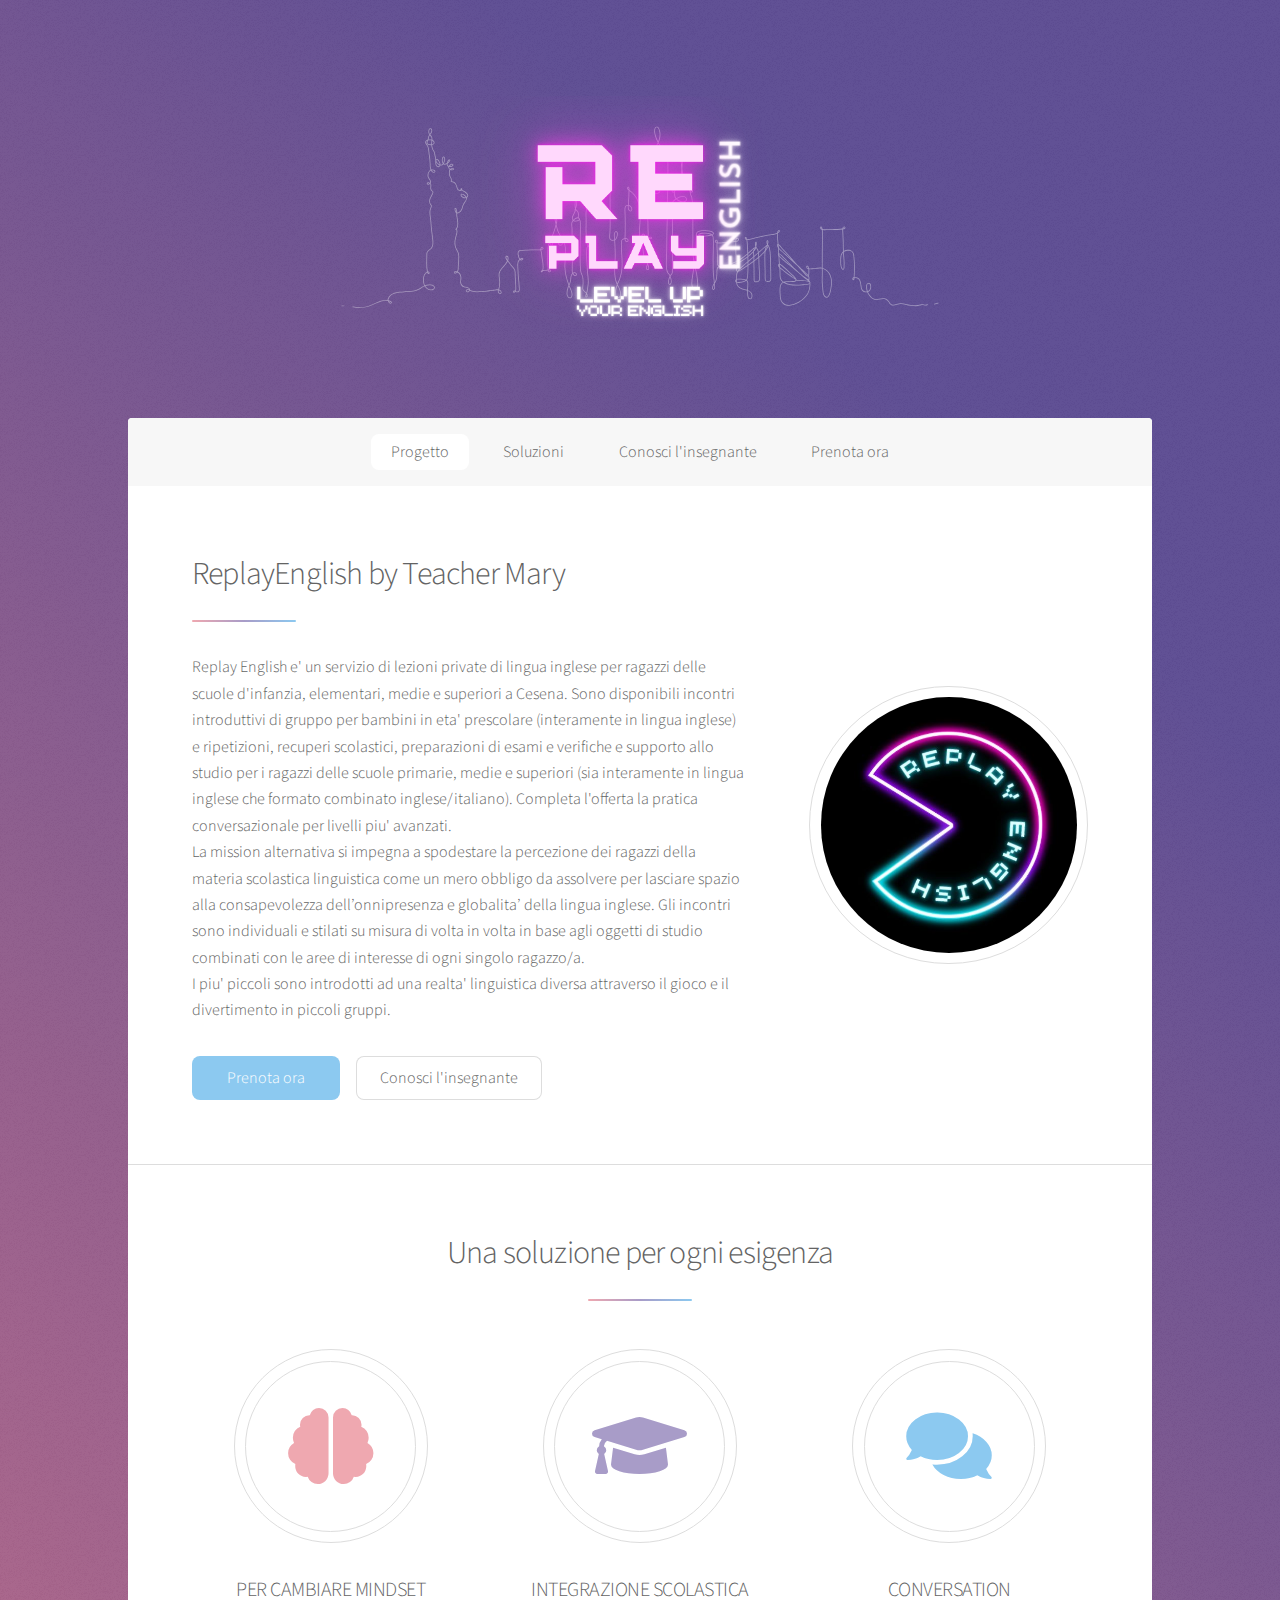
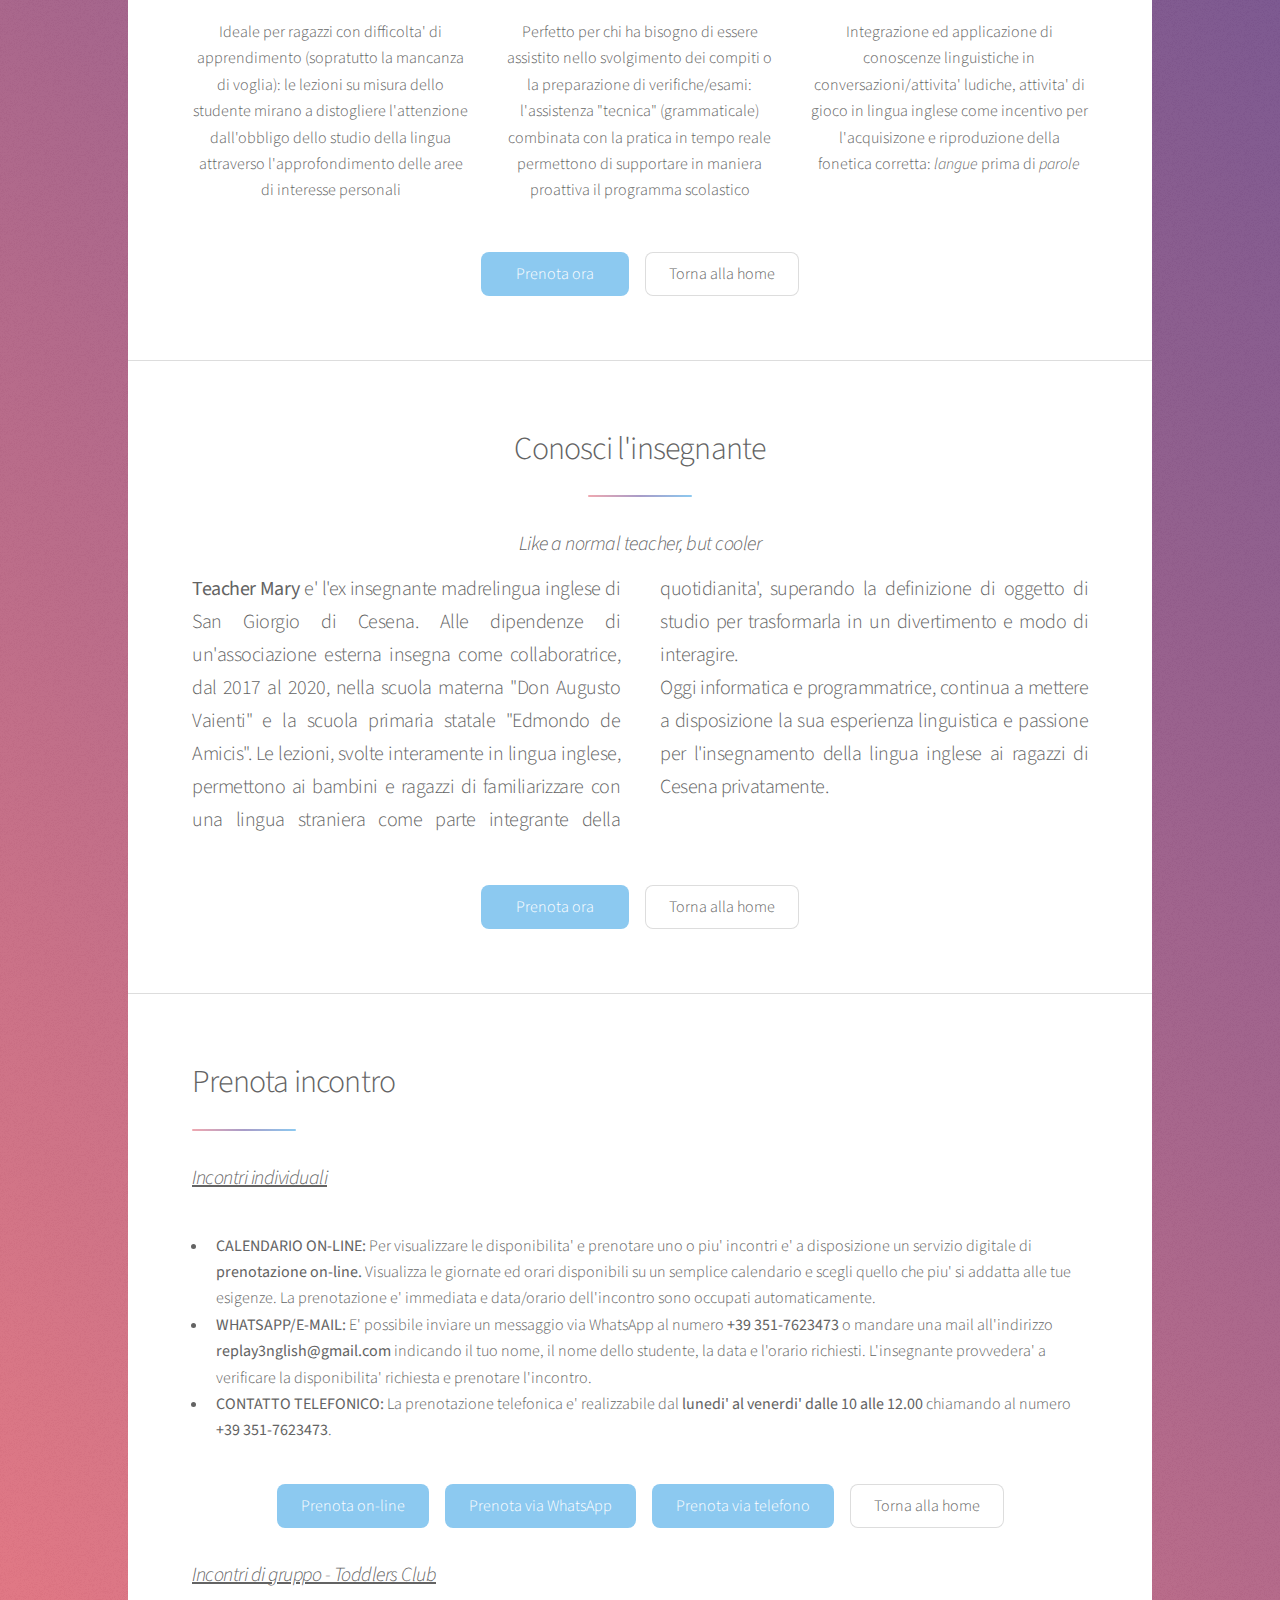
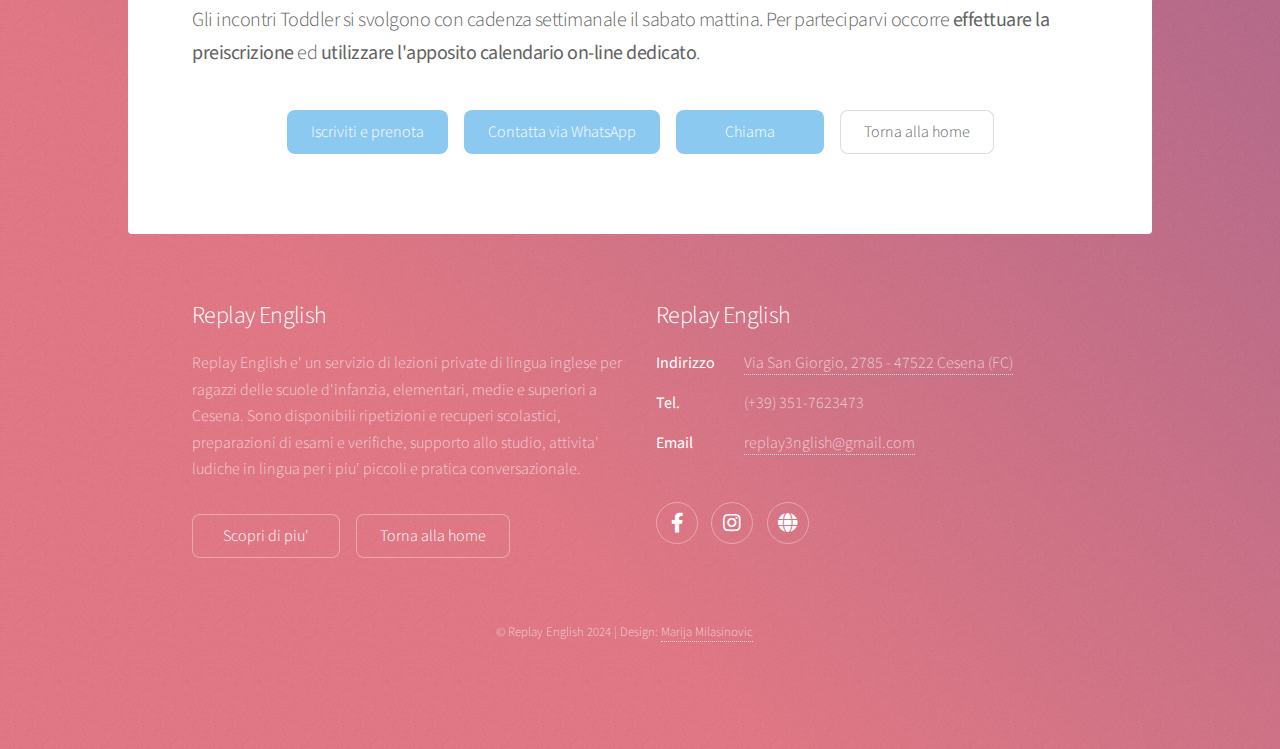
==== commit 8754bdac: "Update index.html" ====
--- a/index.html
+++ b/index.html
@@ -93,7 +93,7 @@
 							<section id="informazioni" class="main special">
 								<header class="major">
 								<h2>Conosci l'insegnante</h2>
-									<h2><i>Like a normal teacher, but cooler</i></h2>
+									<h3><i>Like a normal teacher, but cooler</i></h3>
 								<p class="content"><strong>Teacher Mary</strong> e' l'ex insegnante madrelingua inglese di San Giorgio di Cesena. Alle dipendenze di 
 									un'associazione esterna insegna come collaboratrice, dal 2017 al 2020, nella scuola materna "Don Augusto Vaienti" e la scuola primaria statale "Edmondo de Amicis". 
 									Le lezioni, svolte interamente in lingua inglese, permettono ai bambini e ragazzi di familiarizzare con una lingua straniera come parte integrante 
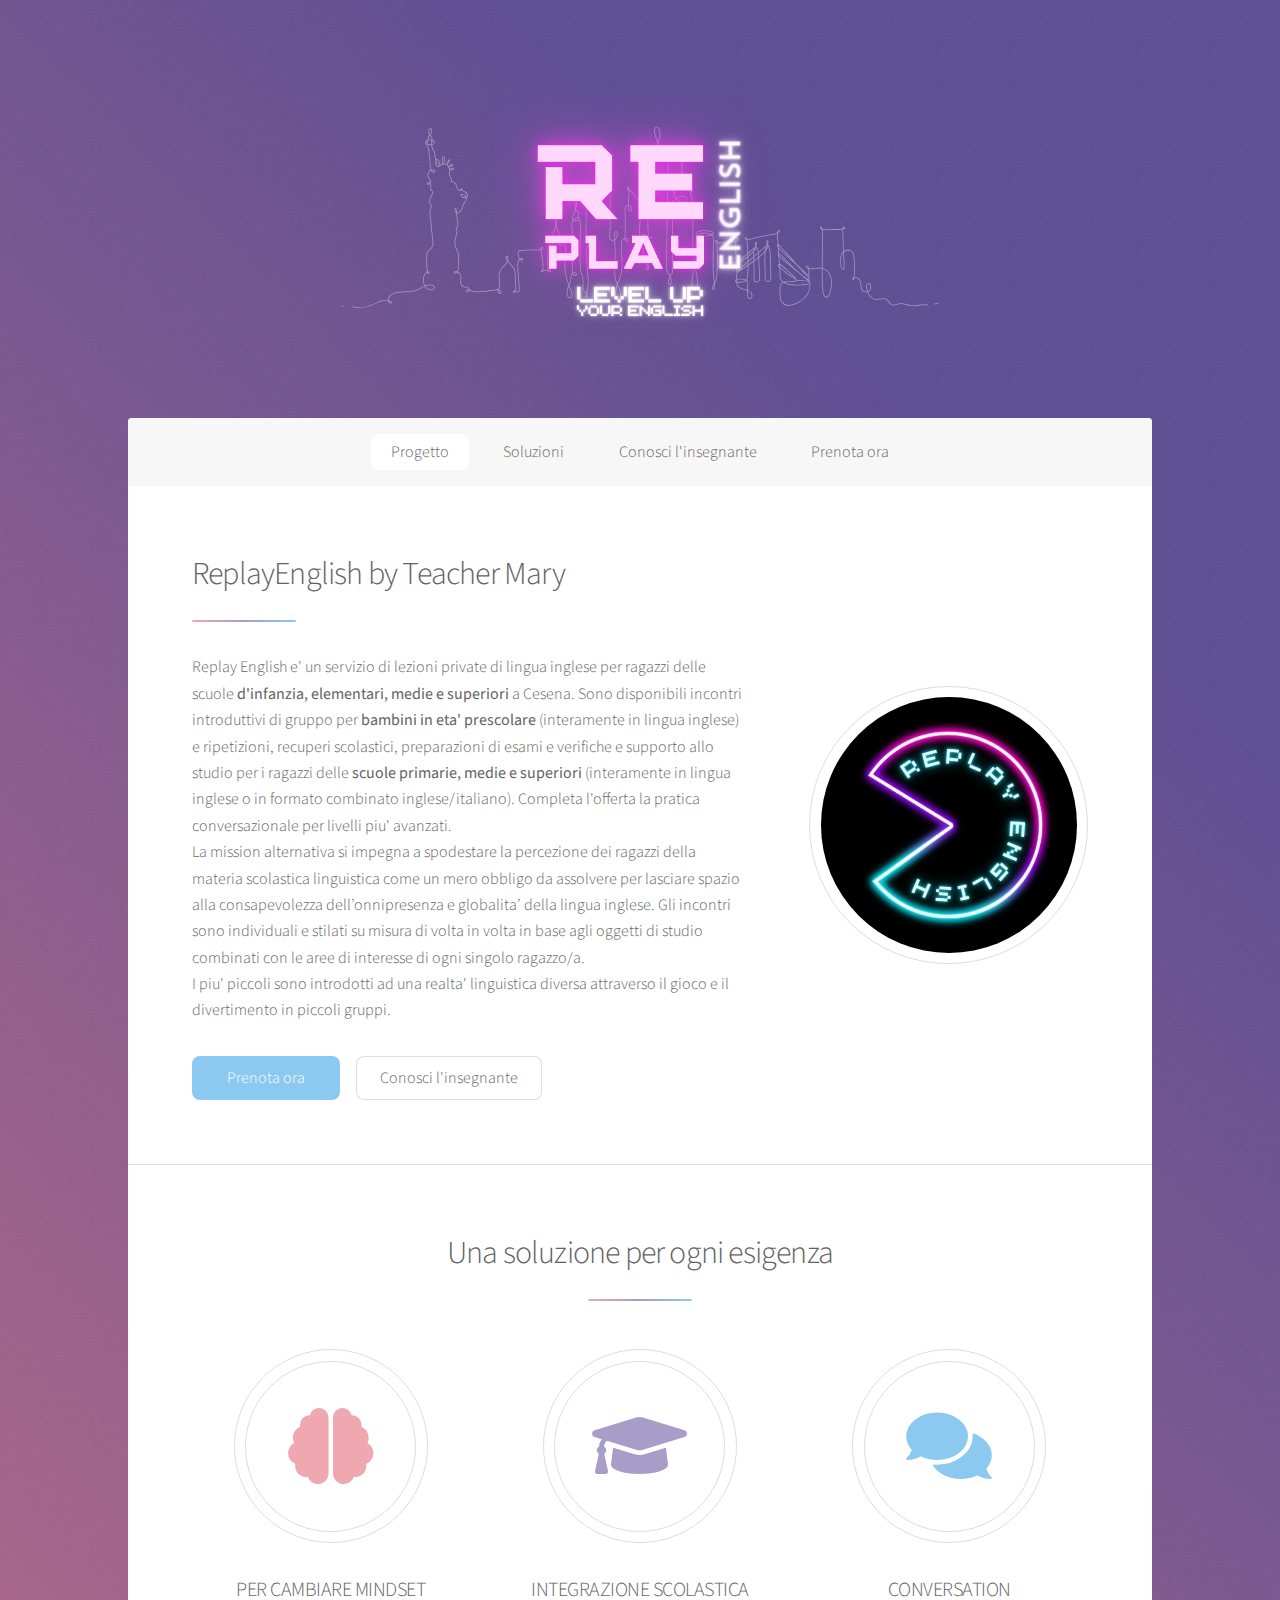
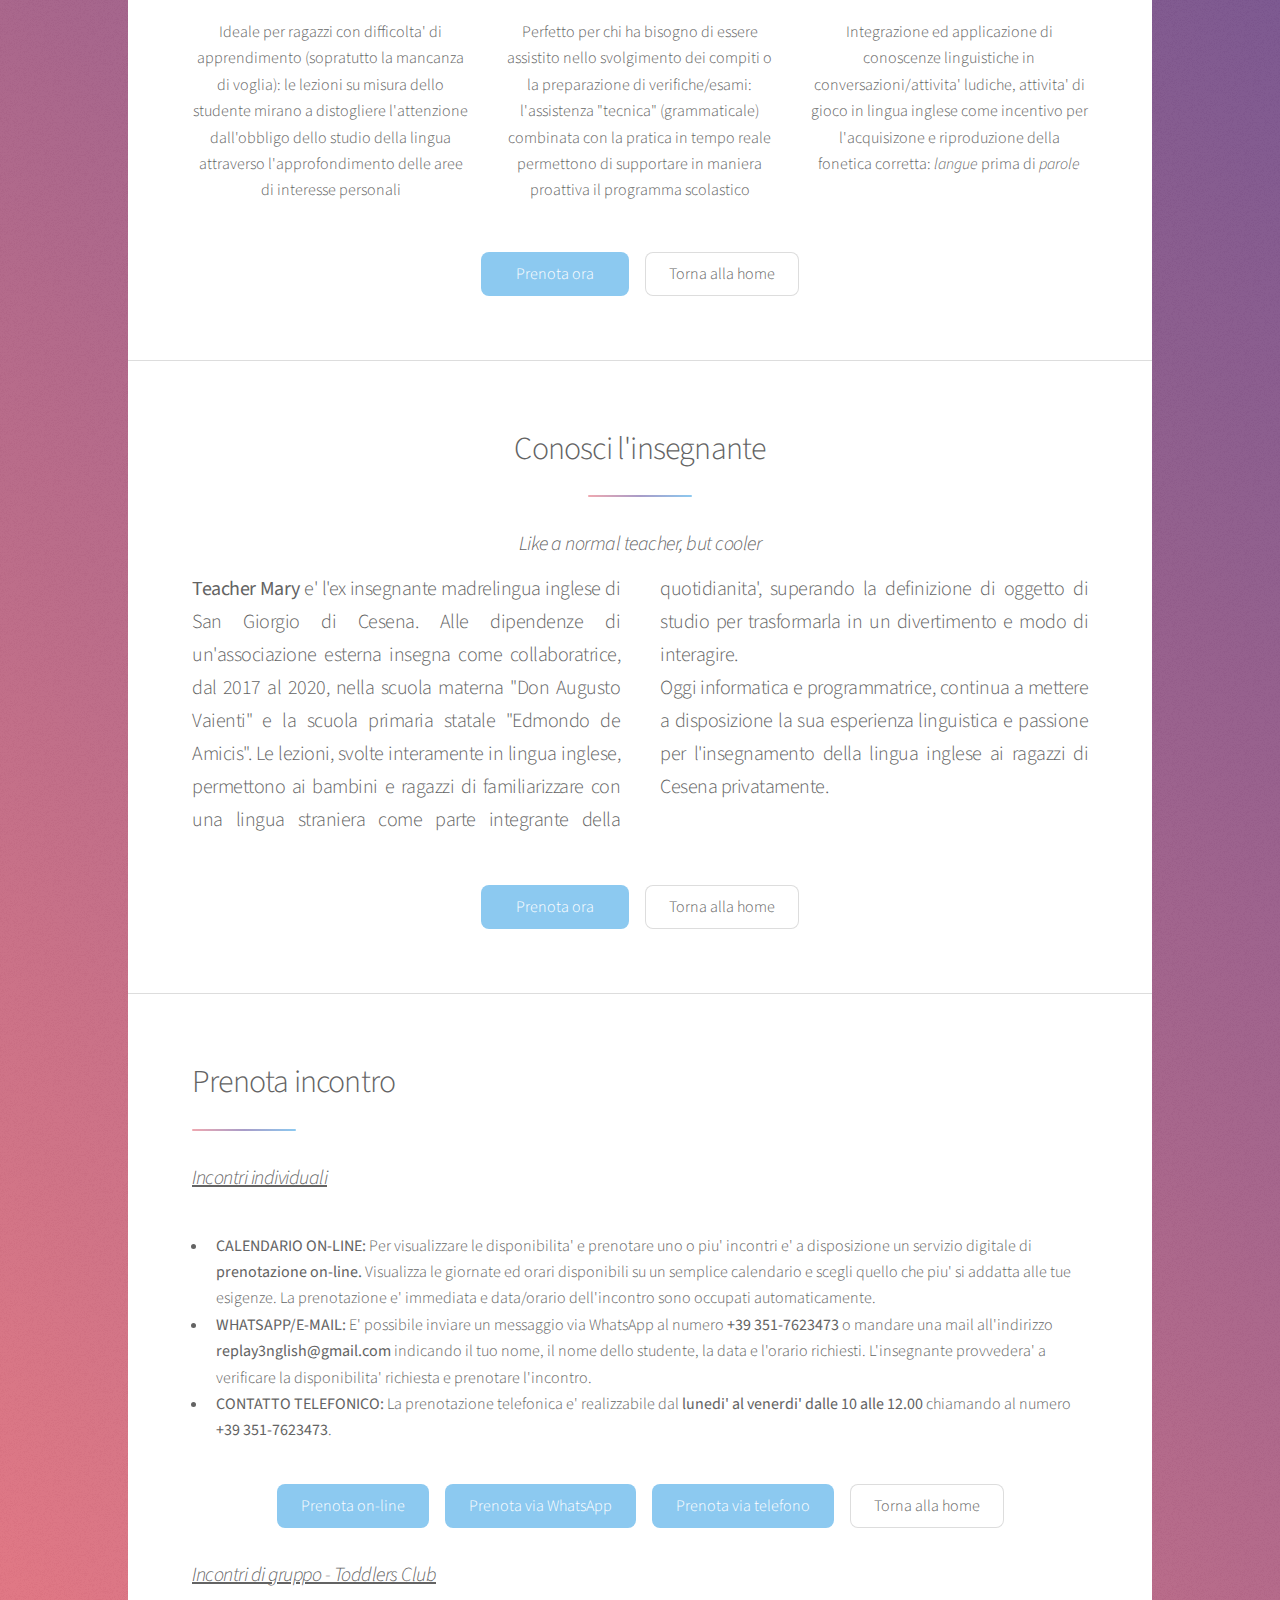
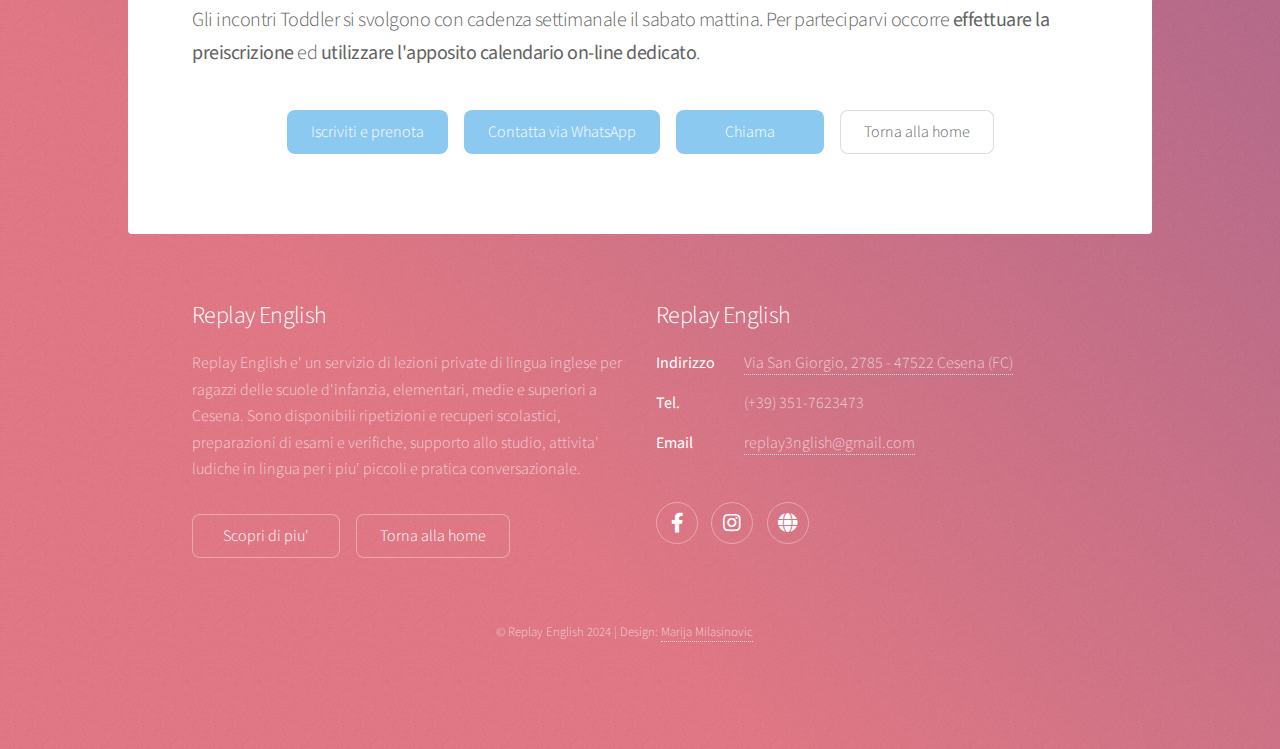
==== commit 9f01b956: "Update index.html" ====
--- a/index.html
+++ b/index.html
@@ -37,8 +37,8 @@
 										<header class="major">
 											<h2>ReplayEnglish by Teacher Mary</h2>
 										</header>
-										<p>Replay English e' un servizio di lezioni private di lingua inglese per ragazzi delle scuole d'infanzia, elementari, medie e superiori a Cesena. 
-											Sono disponibili incontri introduttivi di gruppo per bambini in eta' prescolare (interamente in lingua inglese) e ripetizioni, recuperi scolastici, preparazioni di esami e verifiche e supporto allo studio per i ragazzi delle scuole primarie, medie e superiori (sia interamente in lingua inglese che formato combinato inglese/italiano).
+										<p>Replay English e' un servizio di lezioni private di lingua inglese per ragazzi delle scuole <b>d'infanzia, elementari, medie e superiori</b> a Cesena. 
+											Sono disponibili incontri introduttivi di gruppo per <b>bambini in eta' prescolare</b> (interamente in lingua inglese) e ripetizioni, recuperi scolastici, preparazioni di esami e verifiche e supporto allo studio per i ragazzi delle <b>scuole primarie, medie e superiori</b> (interamente in lingua inglese o in formato combinato inglese/italiano).
 											Completa l'offerta la pratica conversazionale per livelli piu' avanzati.
 											<br>La mission alternativa si impegna a spodestare la percezione dei ragazzi della materia scolastica linguistica come un mero obbligo da assolvere per lasciare spazio alla consapevolezza dell’onnipresenza e globalita’ della lingua inglese.
 											Gli incontri sono individuali e stilati su misura di volta in volta in base agli oggetti di studio combinati con le aree di interesse di ogni singolo ragazzo/a. 
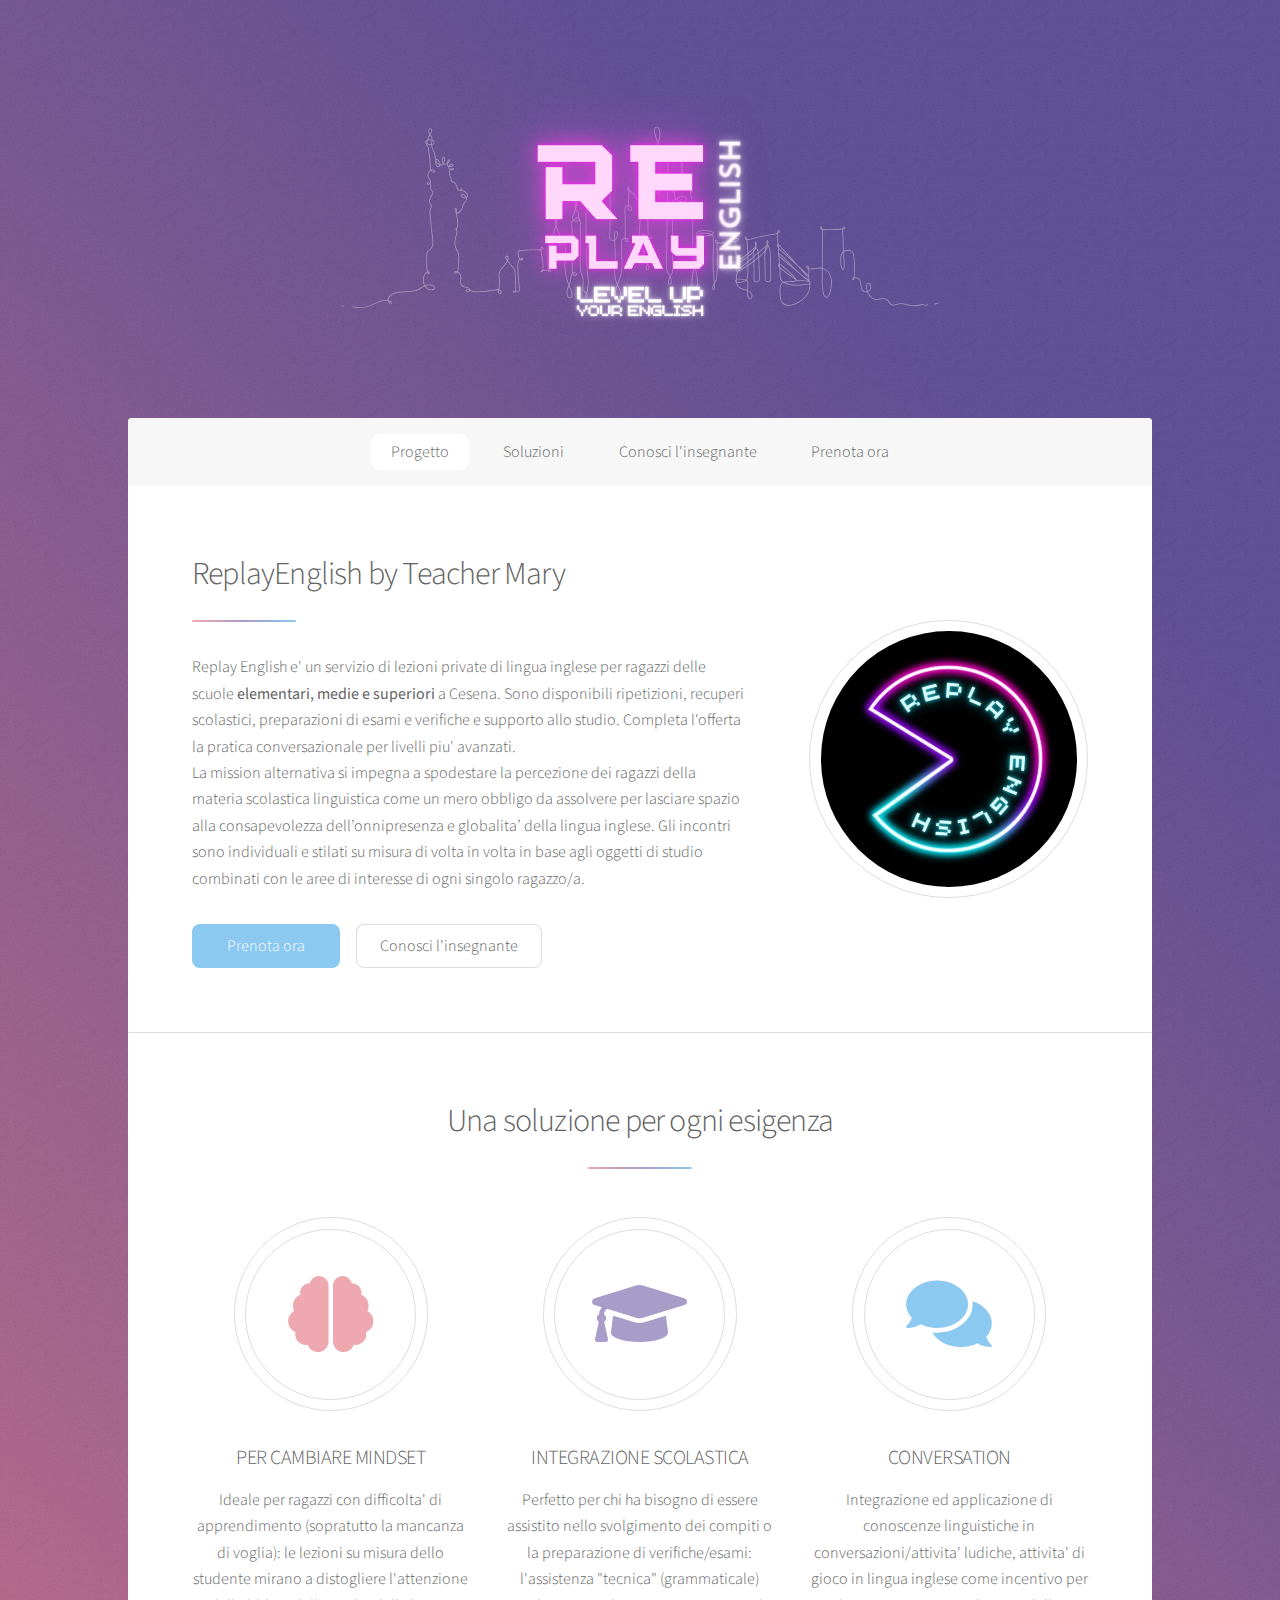
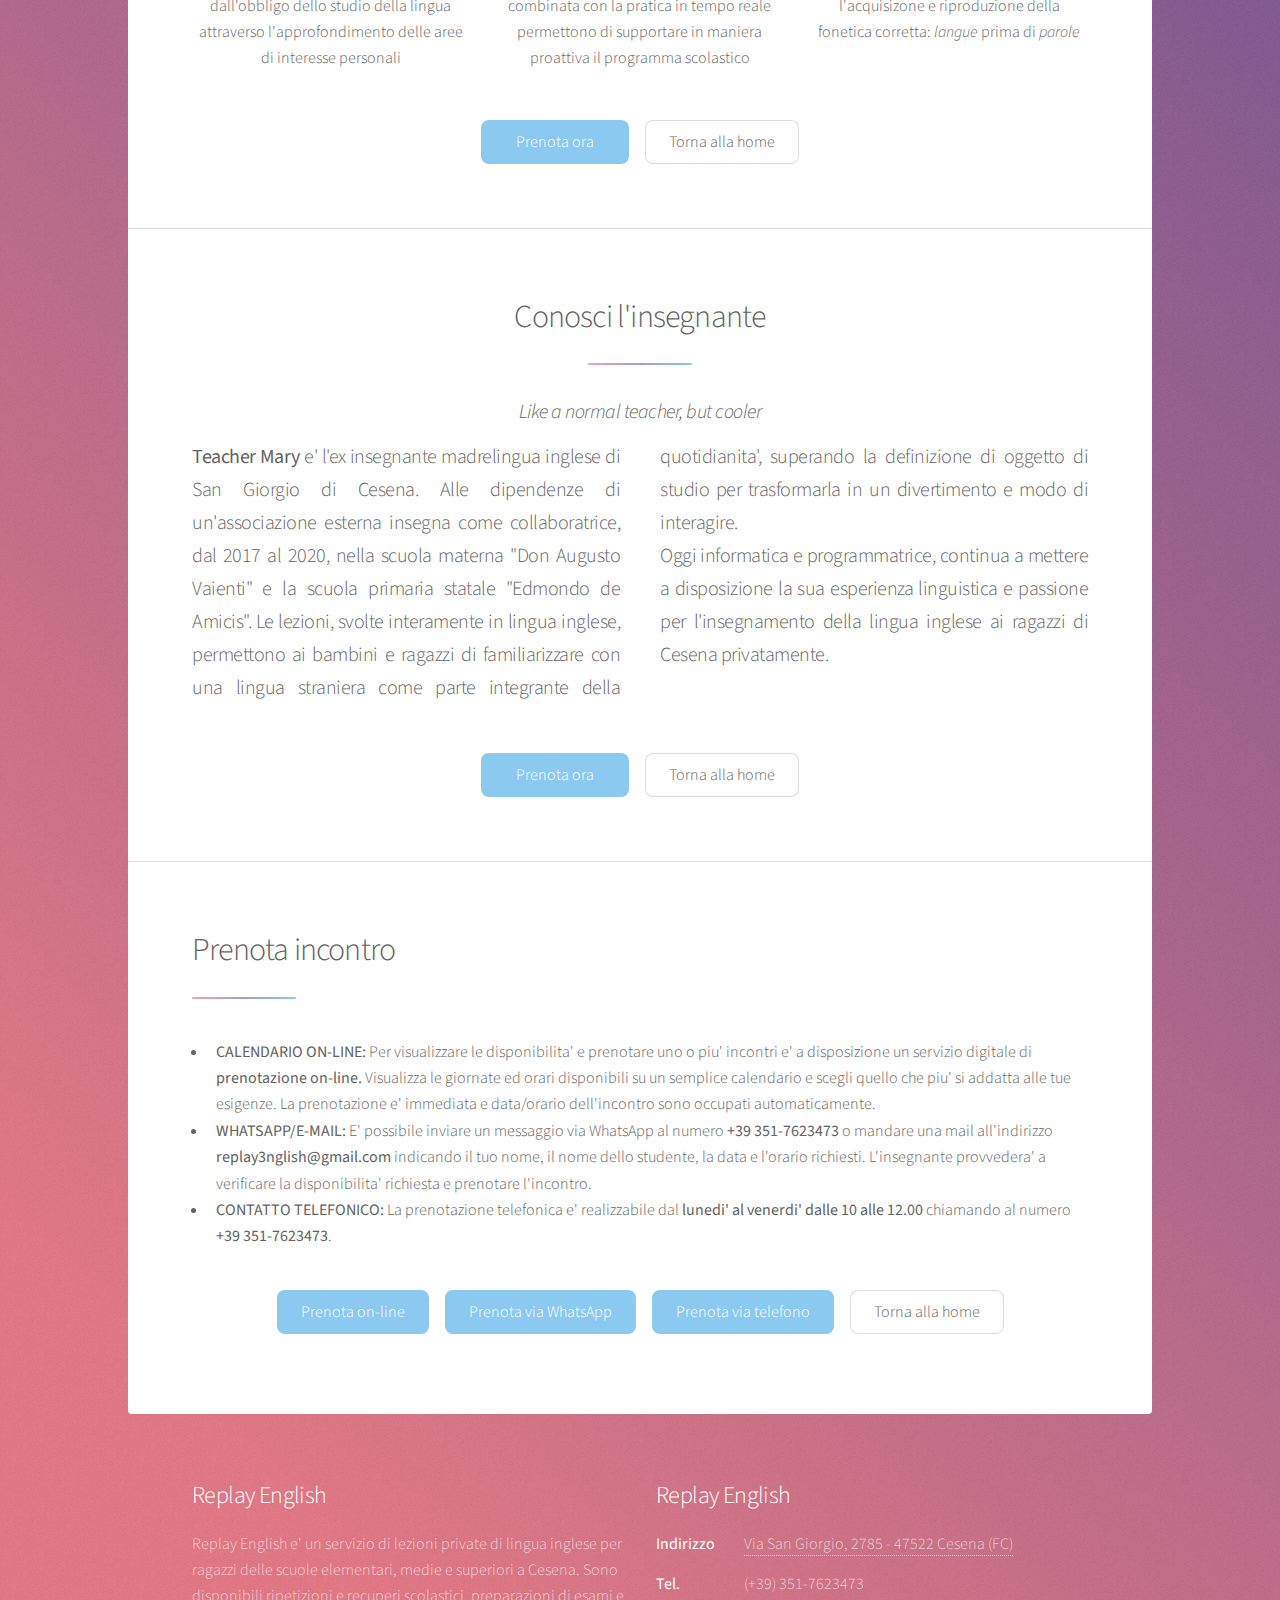
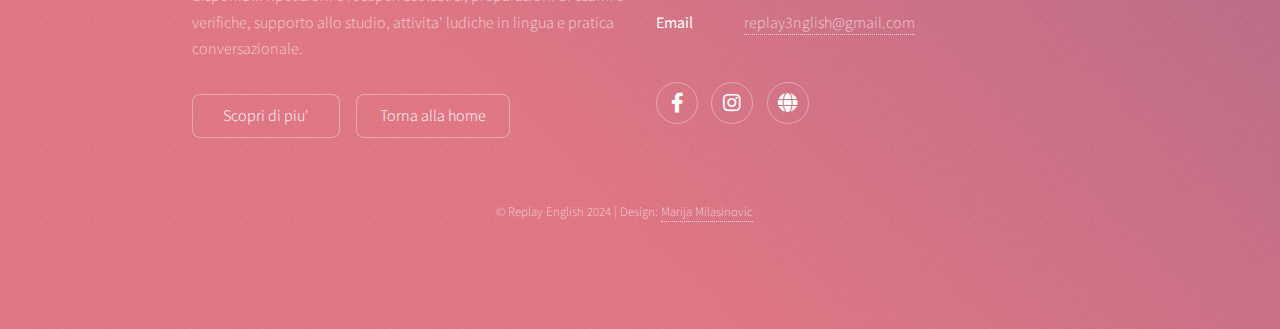
==== commit c7cd135f: "Update index.html" ====
--- a/index.html
+++ b/index.html
@@ -1,6 +1,7 @@
 <!DOCTYPE HTML>
 <html>
 	<head>
+		<link rel="icon" href="/images/favicon.png" type="image/png">
 		<title>Replay English</title>
 		<meta charset="utf-8" />
 		<meta name="viewport" content="width=device-width, initial-scale=1, user-scalable=no" />
@@ -37,12 +38,12 @@
 										<header class="major">
 											<h2>ReplayEnglish by Teacher Mary</h2>
 										</header>
-										<p>Replay English e' un servizio di lezioni private di lingua inglese per ragazzi delle scuole <b>d'infanzia, elementari, medie e superiori</b> a Cesena. 
-											Sono disponibili incontri introduttivi di gruppo per <b>bambini in eta' prescolare</b> (interamente in lingua inglese) e ripetizioni, recuperi scolastici, preparazioni di esami e verifiche e supporto allo studio per i ragazzi delle <b>scuole primarie, medie e superiori</b> (interamente in lingua inglese o in formato combinato inglese/italiano).
+										<p>Replay English e' un servizio di lezioni private di lingua inglese per ragazzi delle scuole <b>elementari, medie e superiori</b> a Cesena. 
+											Sono disponibili ripetizioni, recuperi scolastici, preparazioni di esami e verifiche e supporto allo studio.
 											Completa l'offerta la pratica conversazionale per livelli piu' avanzati.
 											<br>La mission alternativa si impegna a spodestare la percezione dei ragazzi della materia scolastica linguistica come un mero obbligo da assolvere per lasciare spazio alla consapevolezza dell’onnipresenza e globalita’ della lingua inglese.
 											Gli incontri sono individuali e stilati su misura di volta in volta in base agli oggetti di studio combinati con le aree di interesse di ogni singolo ragazzo/a. 
-										<br>I piu' piccoli sono introdotti ad una realta' linguistica diversa attraverso il gioco e il divertimento in piccoli gruppi.
+										
 </p>
 										<ul class="actions">
 											<li><a href="#prenotazioni" class="button primary">Prenota ora</a></li>
@@ -112,7 +113,7 @@
 							<section id="prenotazioni" class="main">
 								<header class="major">
 									<h2>Prenota incontro</h2>
-									<h3><i><u>Incontri individuali</u></i></h3>									
+																		
 
 									<p>
 												<ul>
@@ -130,15 +131,7 @@
 										<li><a href="tel:+393517623473" class="button primary">Prenota via telefono</a></li>
 										<li><a href="#home" class="button">Torna alla home</a></li>
 									</ul>
-									<h3><i><u>Incontri di gruppo - Toddlers Club</u></i></h3>
-									<p>Gli incontri Toddler si svolgono con cadenza settimanale il sabato mattina. Per parteciparvi occorre <b>effettuare la preiscrizione</b> ed <b>utilizzare l'apposito calendario
-									on-line dedicato</b>.</p>
-									<ul class="actions special">
-										<li><a href="preiscrizionitoddler.html" class="button primary">Iscriviti e prenota</a></li>
-										<li><a href="https://wa.me/+393517623473" target="_blank" class="button primary">Contatta via WhatsApp</a></li>
-										<li><a href="tel:+393517623473" class="button primary">Chiama</a></li>
-										<li><a href="#home" class="button">Torna alla home</a></li>
-									</ul>
+									
 									
 								</header>
 								
@@ -150,8 +143,8 @@
 					<footer id="footer">
 						<section>
 							<h2>Replay English</h2>
-							<p>Replay English e' un servizio di lezioni private di lingua inglese per ragazzi delle scuole d'infanzia, elementari, medie e superiori a Cesena.
-								Sono disponibili ripetizioni e recuperi scolastici, preparazioni di esami e verifiche, supporto allo studio, attivita' ludiche in lingua per i piu' piccoli e pratica conversazionale.
+							<p>Replay English e' un servizio di lezioni private di lingua inglese per ragazzi delle scuole elementari, medie e superiori a Cesena.
+								Sono disponibili ripetizioni e recuperi scolastici, preparazioni di esami e verifiche, supporto allo studio, attivita' ludiche in lingua e pratica conversazionale.
 							</p>
 							<ul class="actions">
 								<li><a href="index.html#home" class="button">Scopri di piu'</a></li>
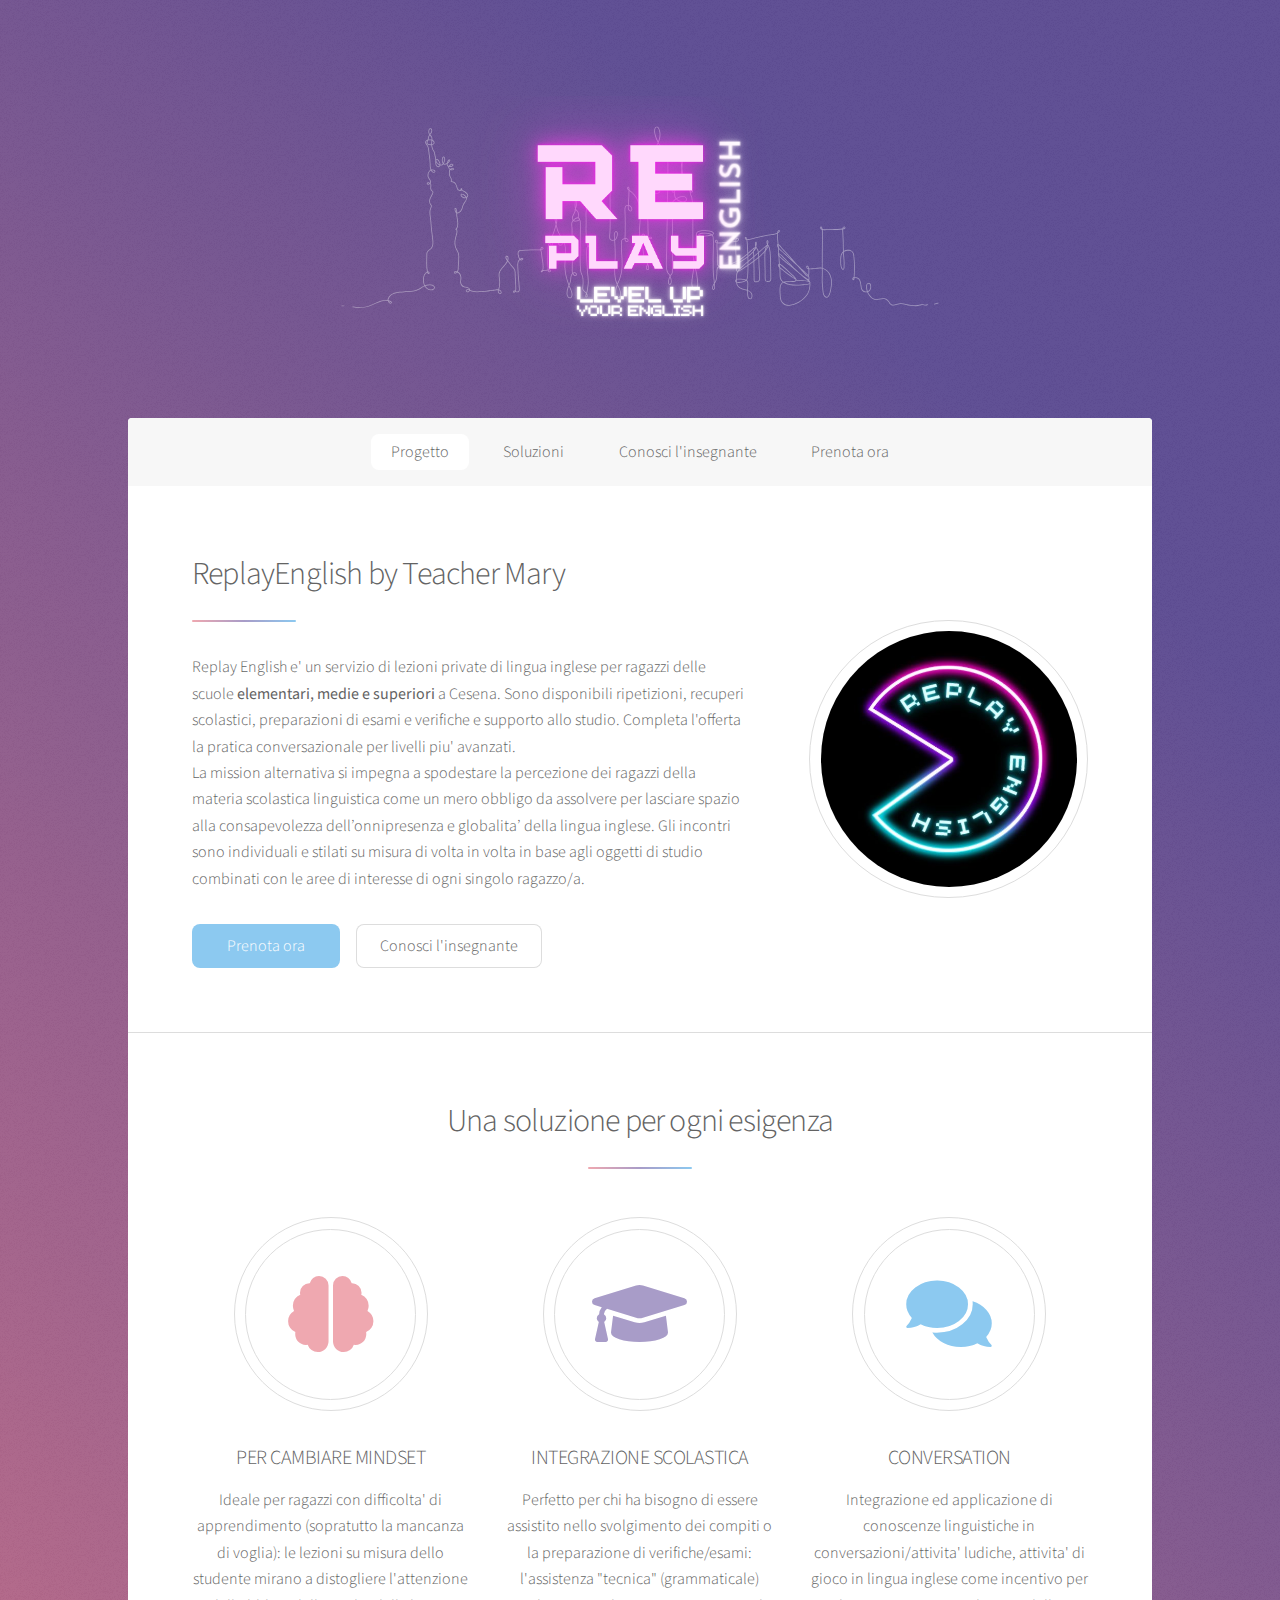
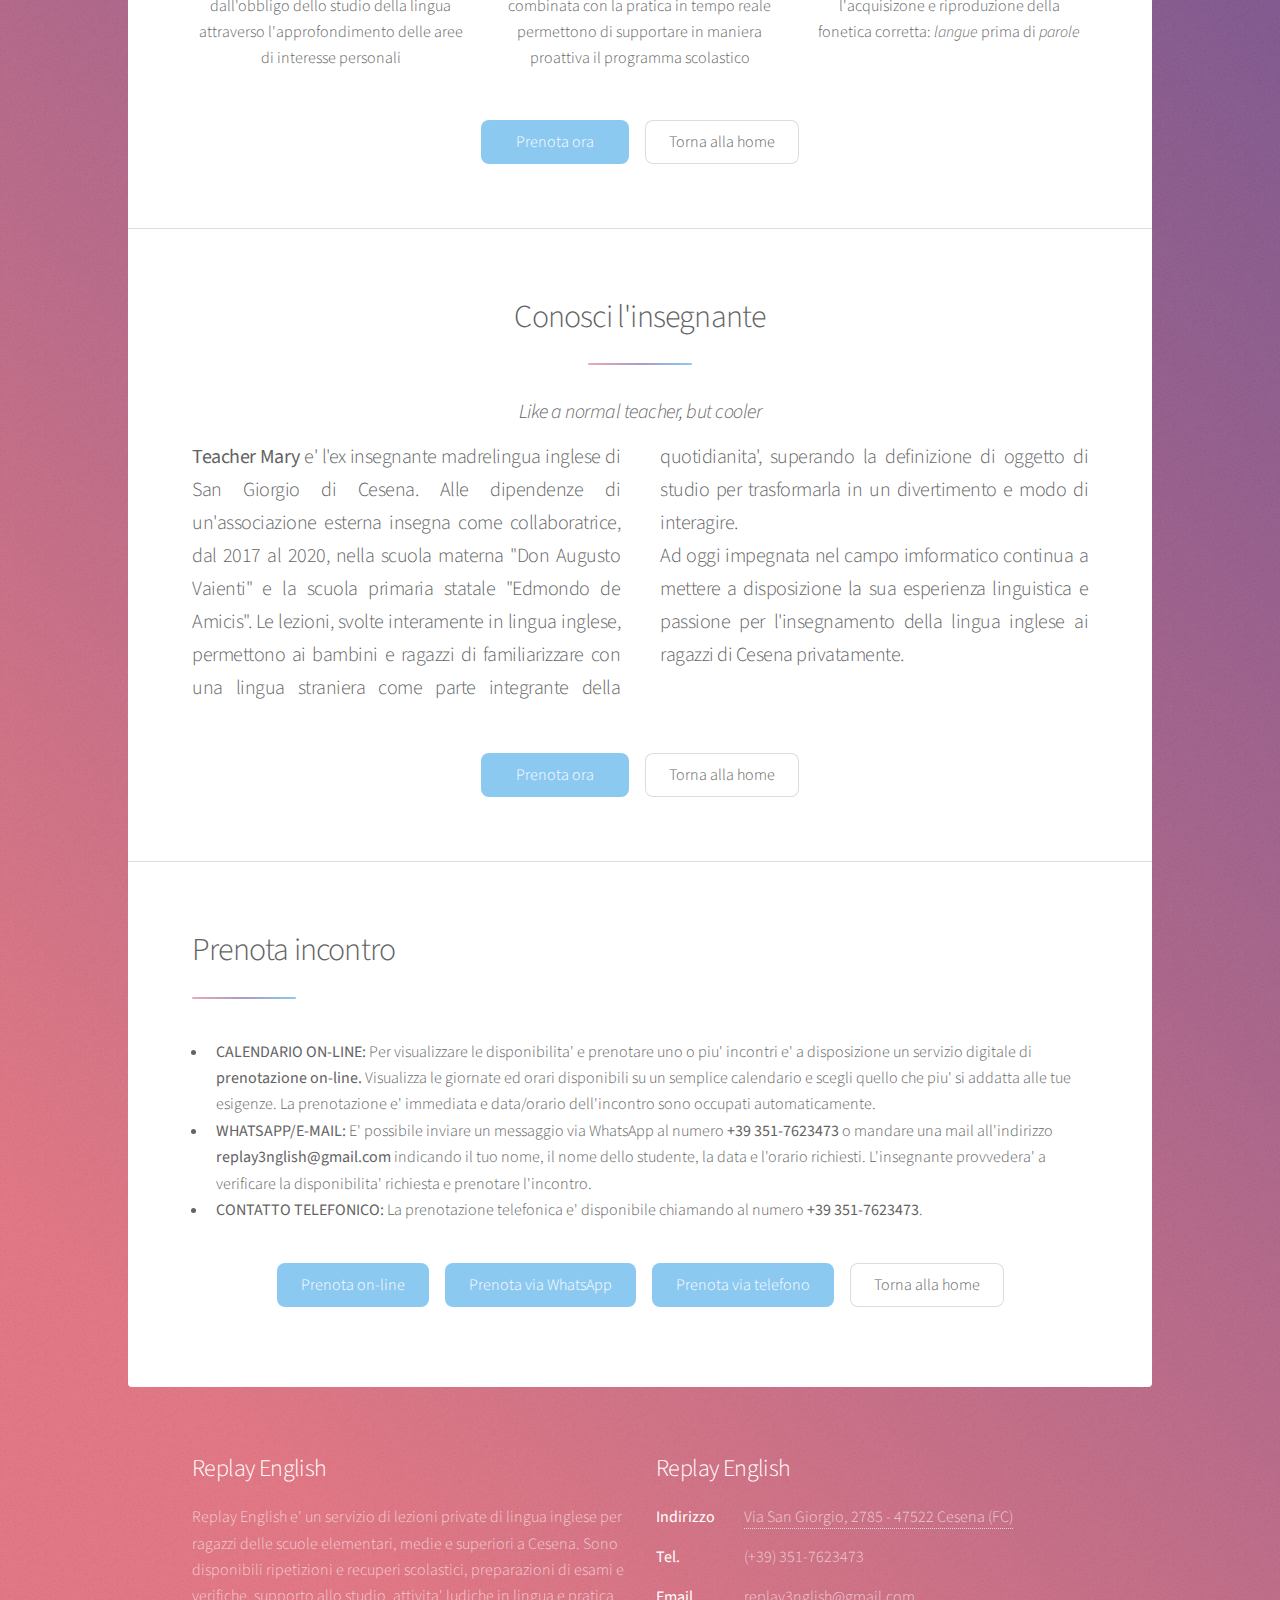
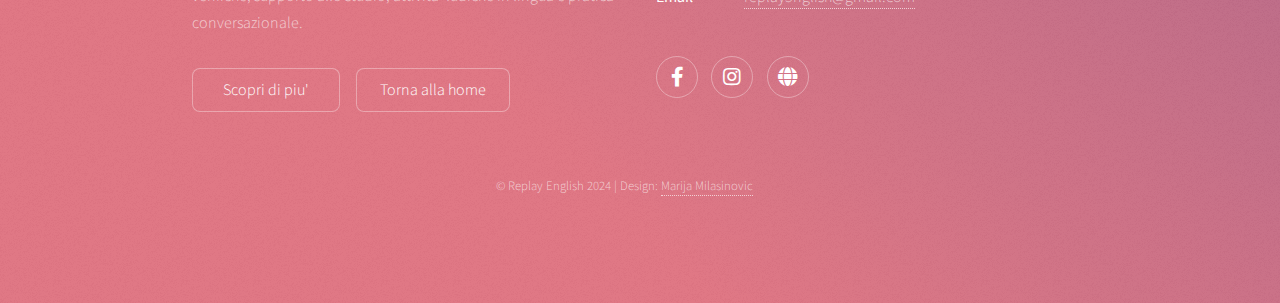
==== commit 76a63690: "Update index.html" ====
--- a/index.html
+++ b/index.html
@@ -99,7 +99,7 @@
 									un'associazione esterna insegna come collaboratrice, dal 2017 al 2020, nella scuola materna "Don Augusto Vaienti" e la scuola primaria statale "Edmondo de Amicis". 
 									Le lezioni, svolte interamente in lingua inglese, permettono ai bambini e ragazzi di familiarizzare con una lingua straniera come parte integrante 
 									della quotidianita', superando la definizione di oggetto di studio per trasformarla in un divertimento e modo di interagire. <br>
-									Oggi informatica e programmatrice, continua a mettere a disposizione la sua esperienza linguistica e passione per l'insegnamento della lingua inglese ai ragazzi di Cesena privatamente.</p>
+									Ad oggi impegnata nel campo imformatico continua a mettere a disposizione la sua esperienza linguistica e passione per l'insegnamento della lingua inglese ai ragazzi di Cesena privatamente.</p>
 								</header>
 									<footer class="major">
 									<ul class="actions special">
@@ -123,7 +123,7 @@
 													<li><strong>WHATSAPP/E-MAIL: </strong>E' possibile inviare un messaggio via WhatsApp al numero <strong>+39 351-7623473</strong> o mandare una mail all'indirizzo <strong>replay3nglish@gmail.com</strong>
 														indicando il tuo nome, il nome dello studente, la data e l'orario richiesti.
 													L'insegnante provvedera' a verificare la disponibilita' richiesta e prenotare l'incontro.</li>
-													<li><strong>CONTATTO TELEFONICO: </strong> La prenotazione telefonica e' realizzabile dal <strong>lunedi' al venerdi' dalle 10 alle 12.00</strong> chiamando al numero <strong>+39 351-7623473</strong>. </li>
+													<li><strong>CONTATTO TELEFONICO: </strong> La prenotazione telefonica e' disponibile chiamando al numero <strong>+39 351-7623473</strong>. </li>
 												</ul></p>
 								<ul class="actions special">
 										<li><a href="prenotazioni.html" class="button primary">Prenota on-line</a></li>
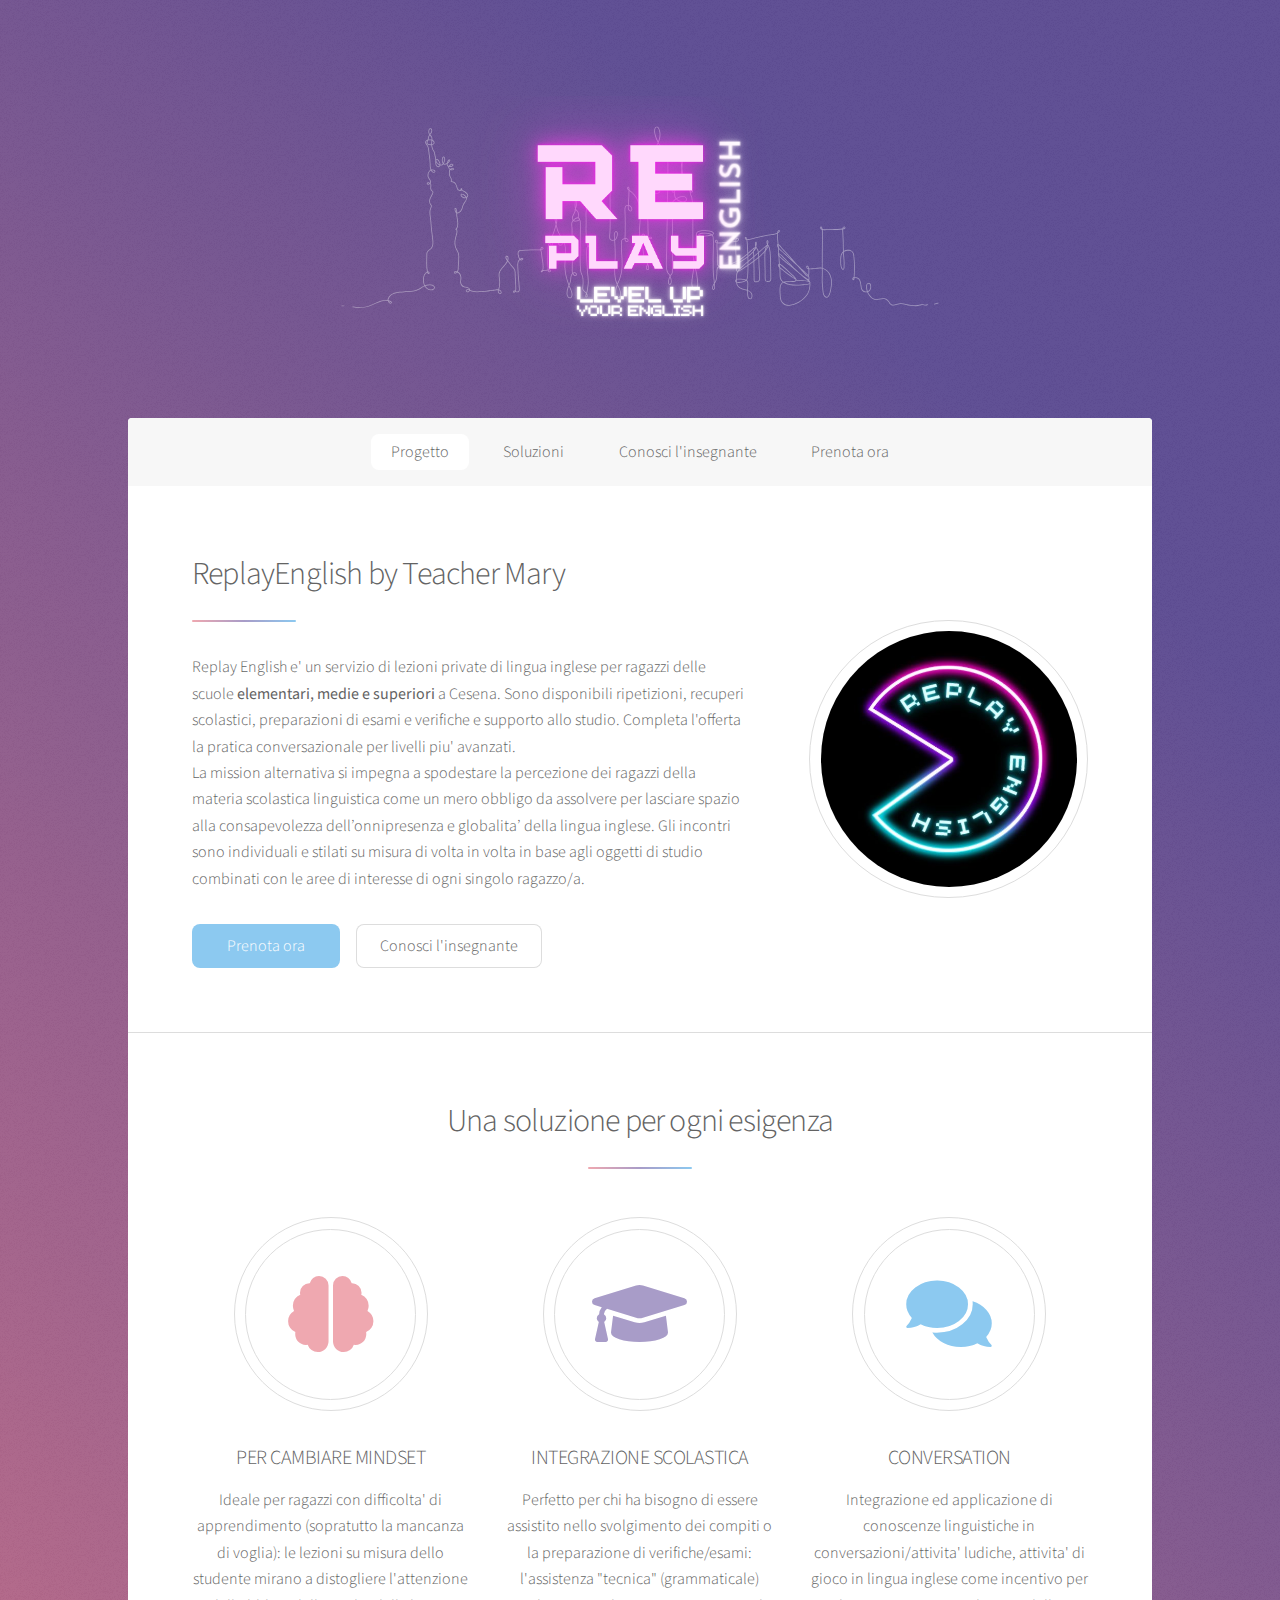
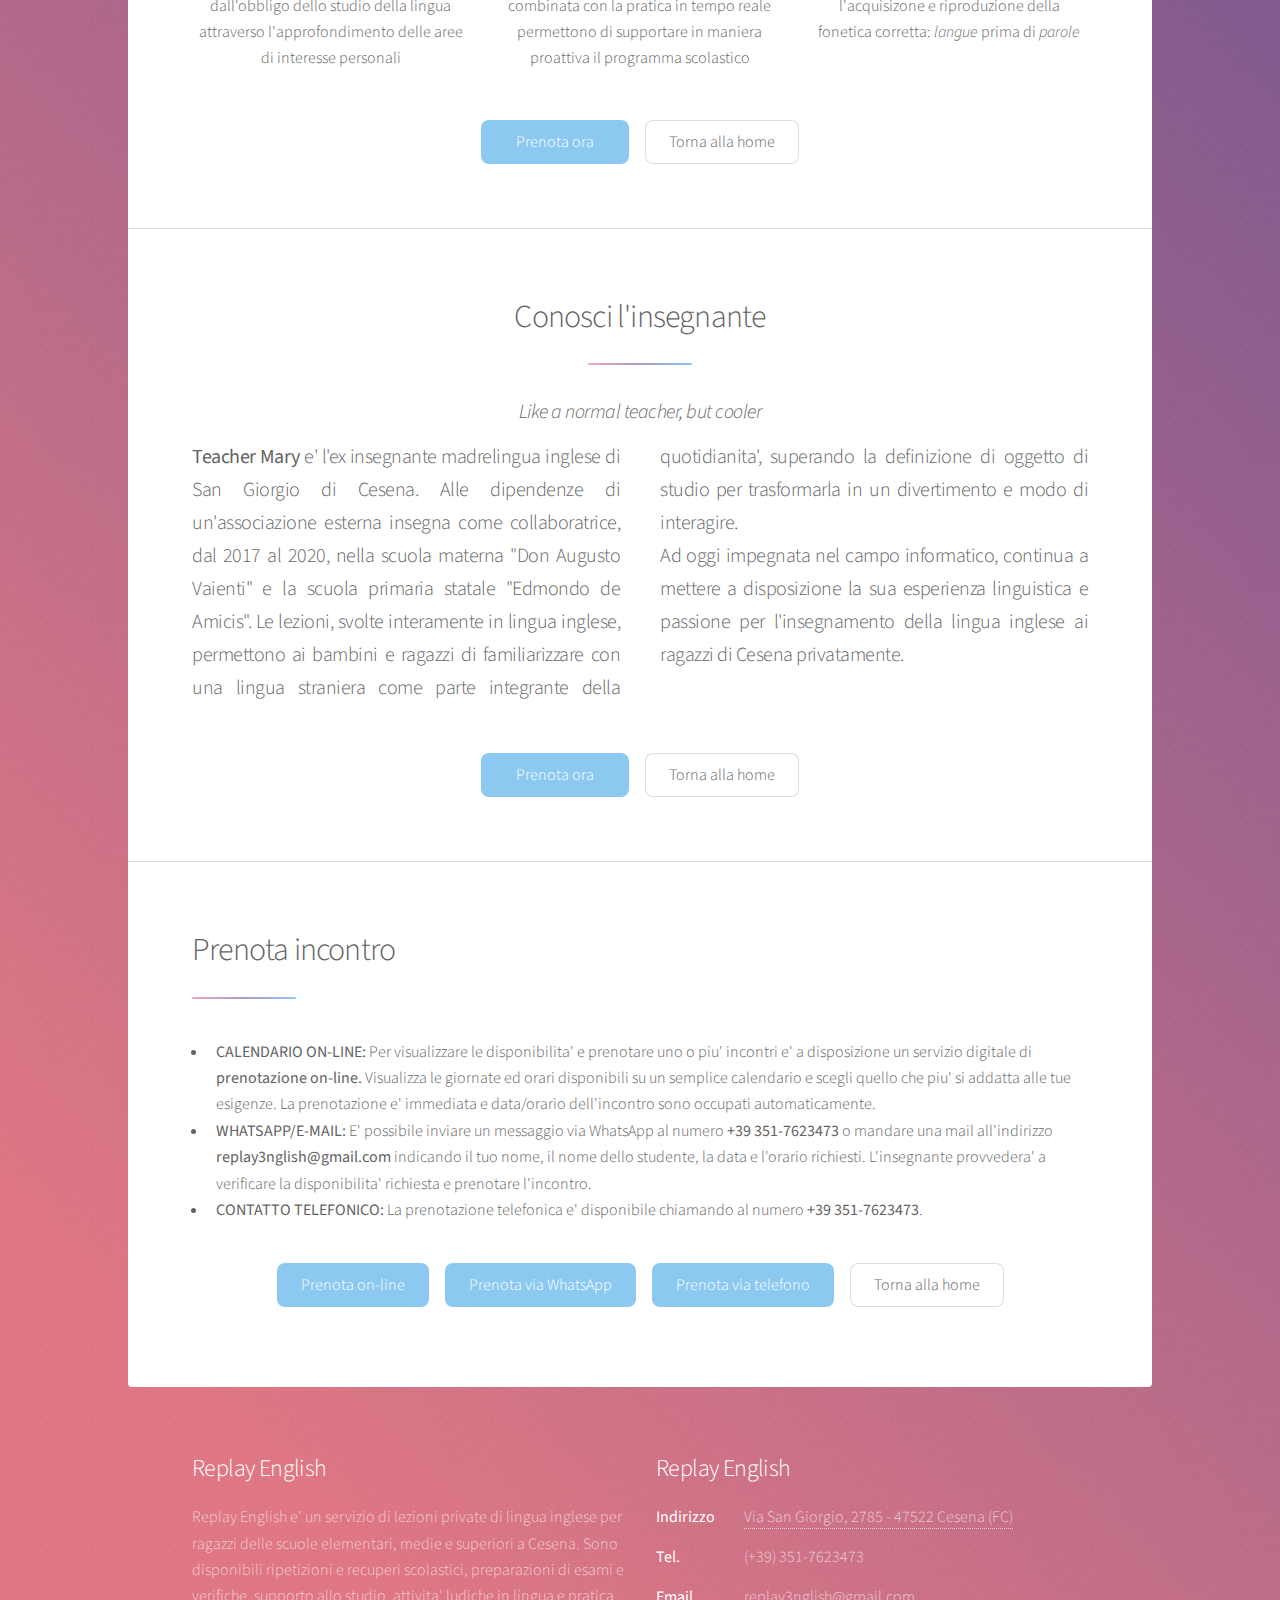
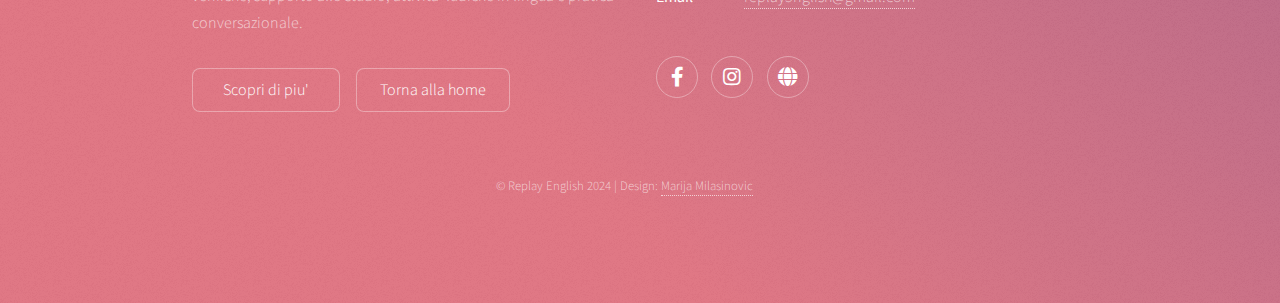
==== commit 75f36690: "Update index.html" ====
--- a/index.html
+++ b/index.html
@@ -99,7 +99,7 @@
 									un'associazione esterna insegna come collaboratrice, dal 2017 al 2020, nella scuola materna "Don Augusto Vaienti" e la scuola primaria statale "Edmondo de Amicis". 
 									Le lezioni, svolte interamente in lingua inglese, permettono ai bambini e ragazzi di familiarizzare con una lingua straniera come parte integrante 
 									della quotidianita', superando la definizione di oggetto di studio per trasformarla in un divertimento e modo di interagire. <br>
-									Ad oggi impegnata nel campo imformatico continua a mettere a disposizione la sua esperienza linguistica e passione per l'insegnamento della lingua inglese ai ragazzi di Cesena privatamente.</p>
+									Ad oggi impegnata nel campo informatico, continua a mettere a disposizione la sua esperienza linguistica e passione per l'insegnamento della lingua inglese ai ragazzi di Cesena privatamente.</p>
 								</header>
 									<footer class="major">
 									<ul class="actions special">
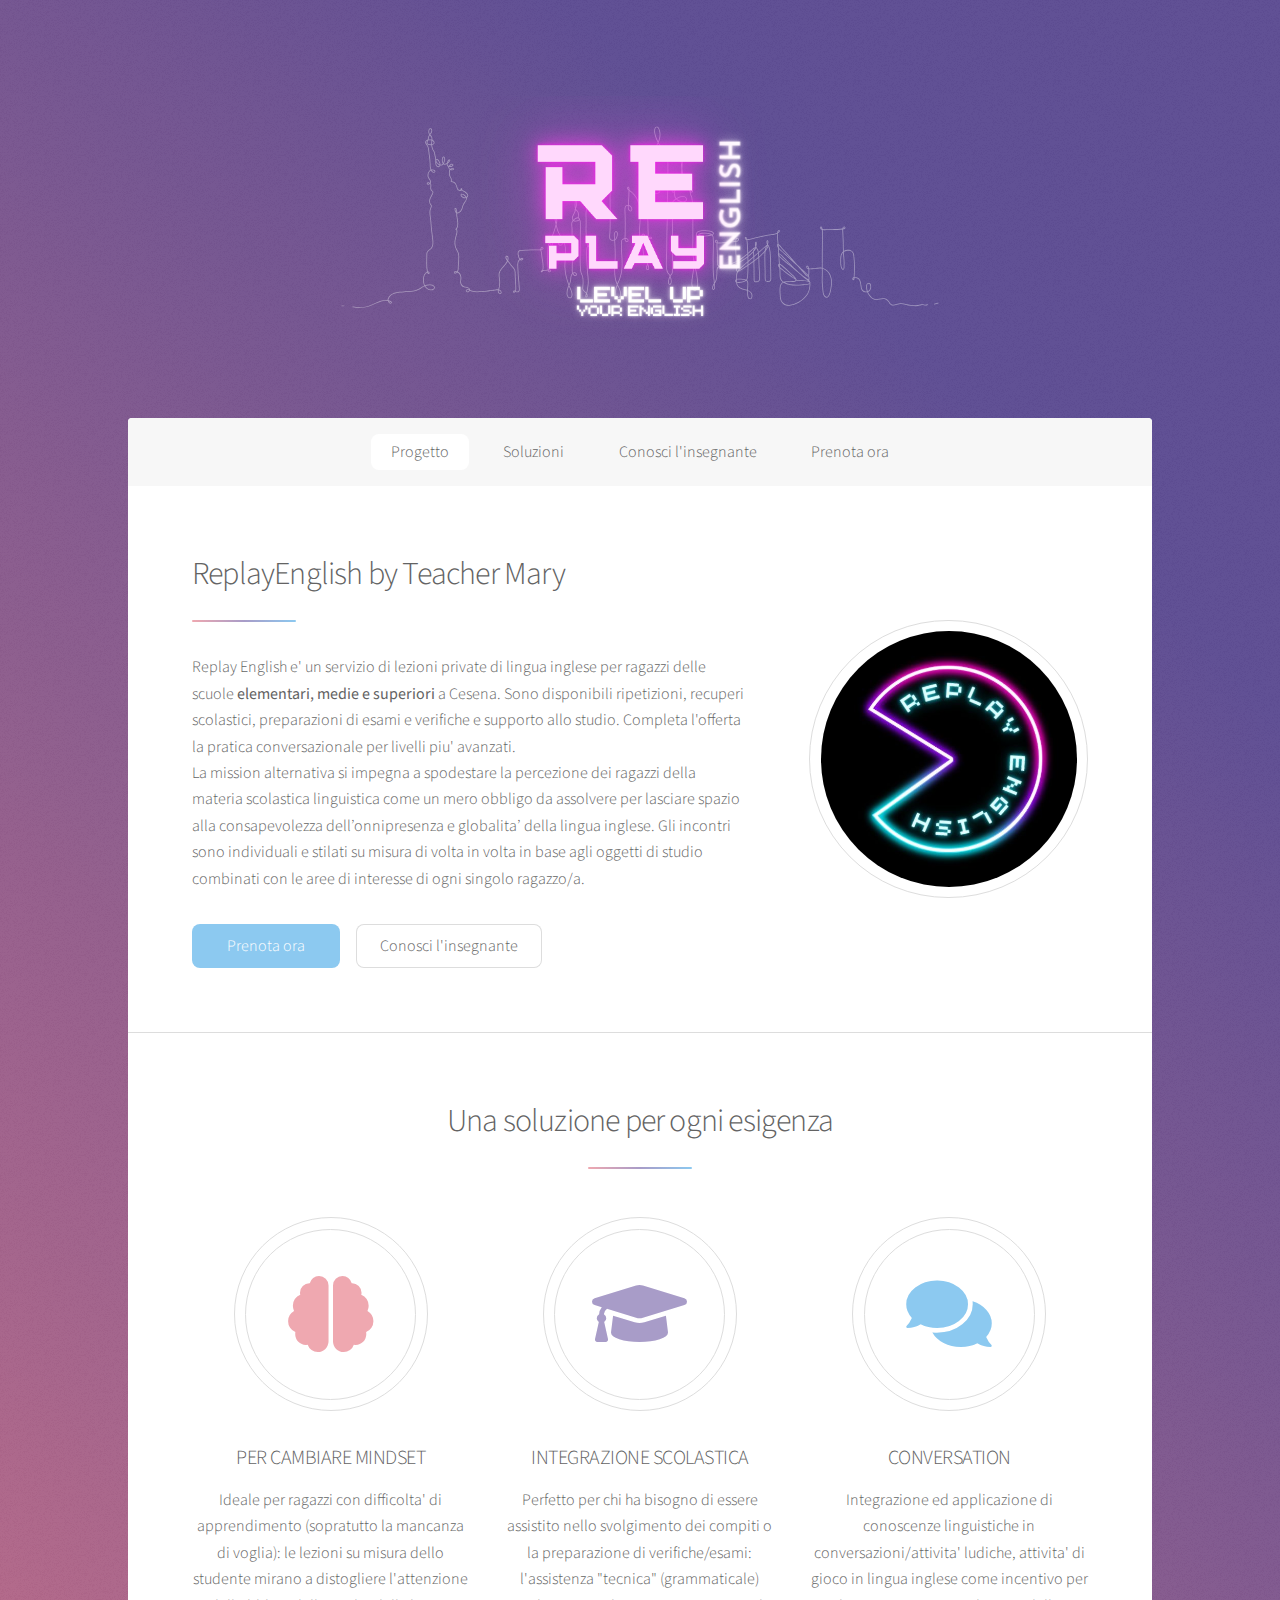
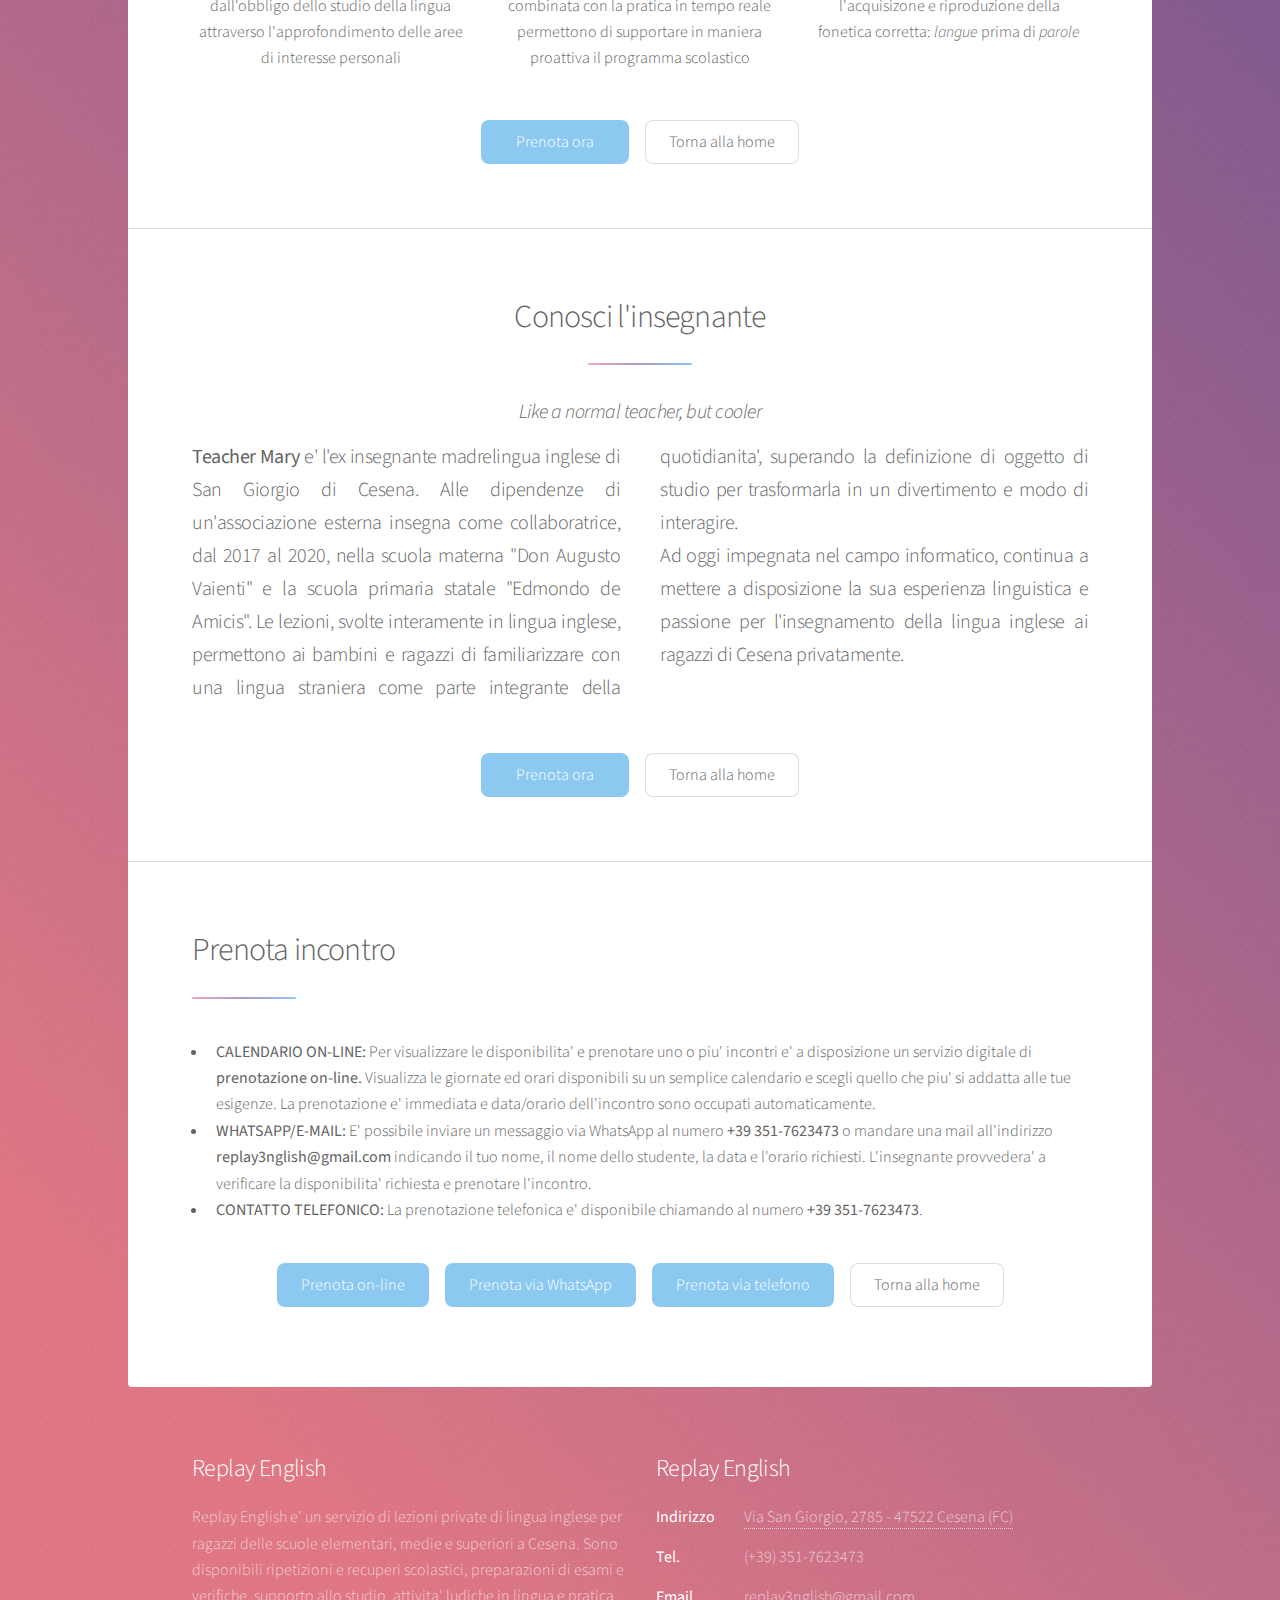
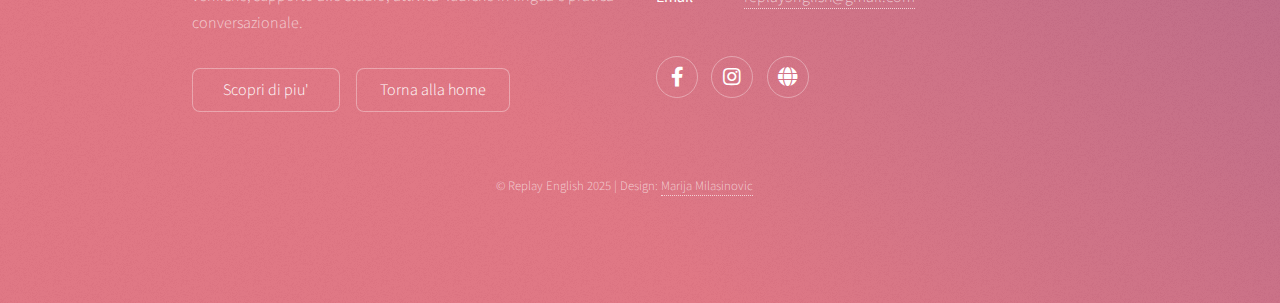
==== commit 2dc33d5d: "Update index.html" ====
--- a/index.html
+++ b/index.html
@@ -167,7 +167,7 @@
 								<li><a href="https://replayenglish.github.io/" class="icon solid fa-globe alt"><span class="label" target="_blank">Website</span></a></li>
 							</ul>
 						</section>
-						<p class="copyright">&copy; Replay English 2024 | Design: <a href="https://github.com/mmilasi" target="_blank">Marija Milasinovic</a></p>
+						<p class="copyright">&copy; Replay English 2025 | Design: <a href="https://github.com/mmilasi" target="_blank">Marija Milasinovic</a></p>
 					</footer>
 
 			</div>
